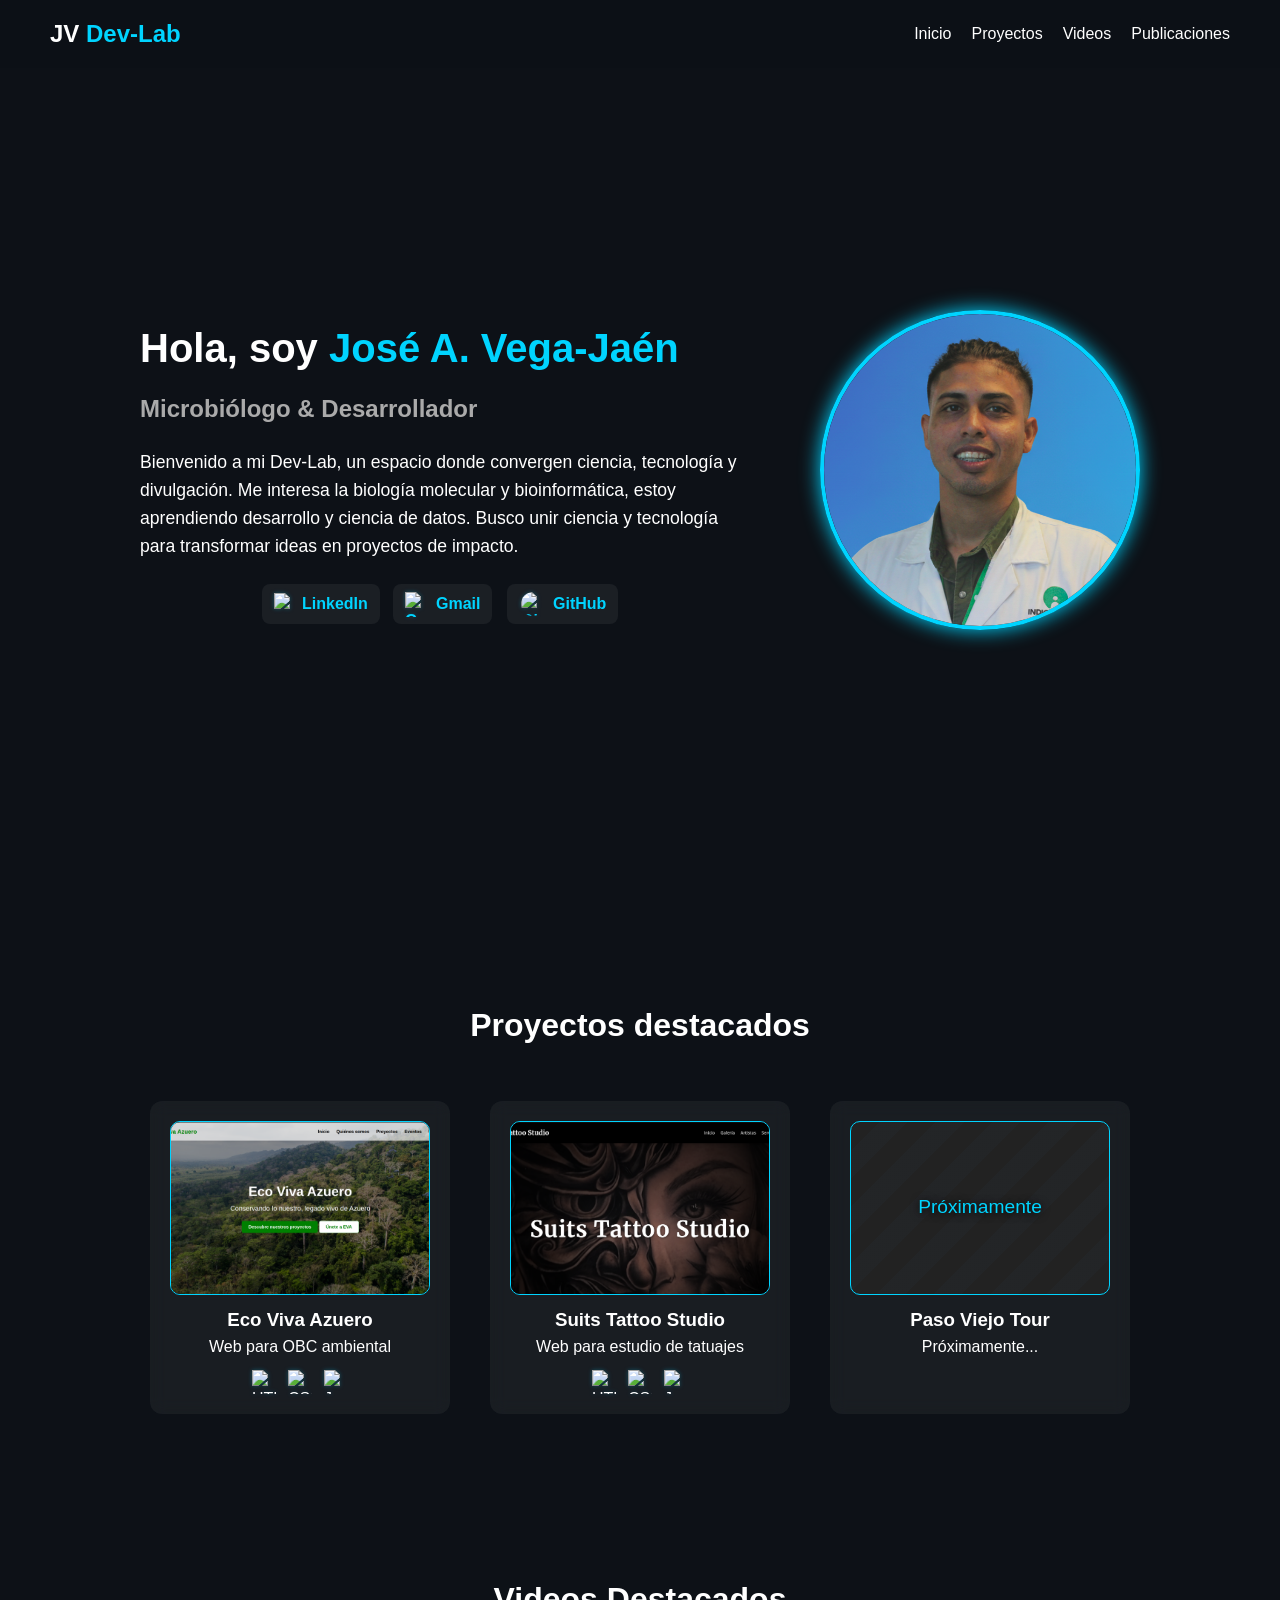
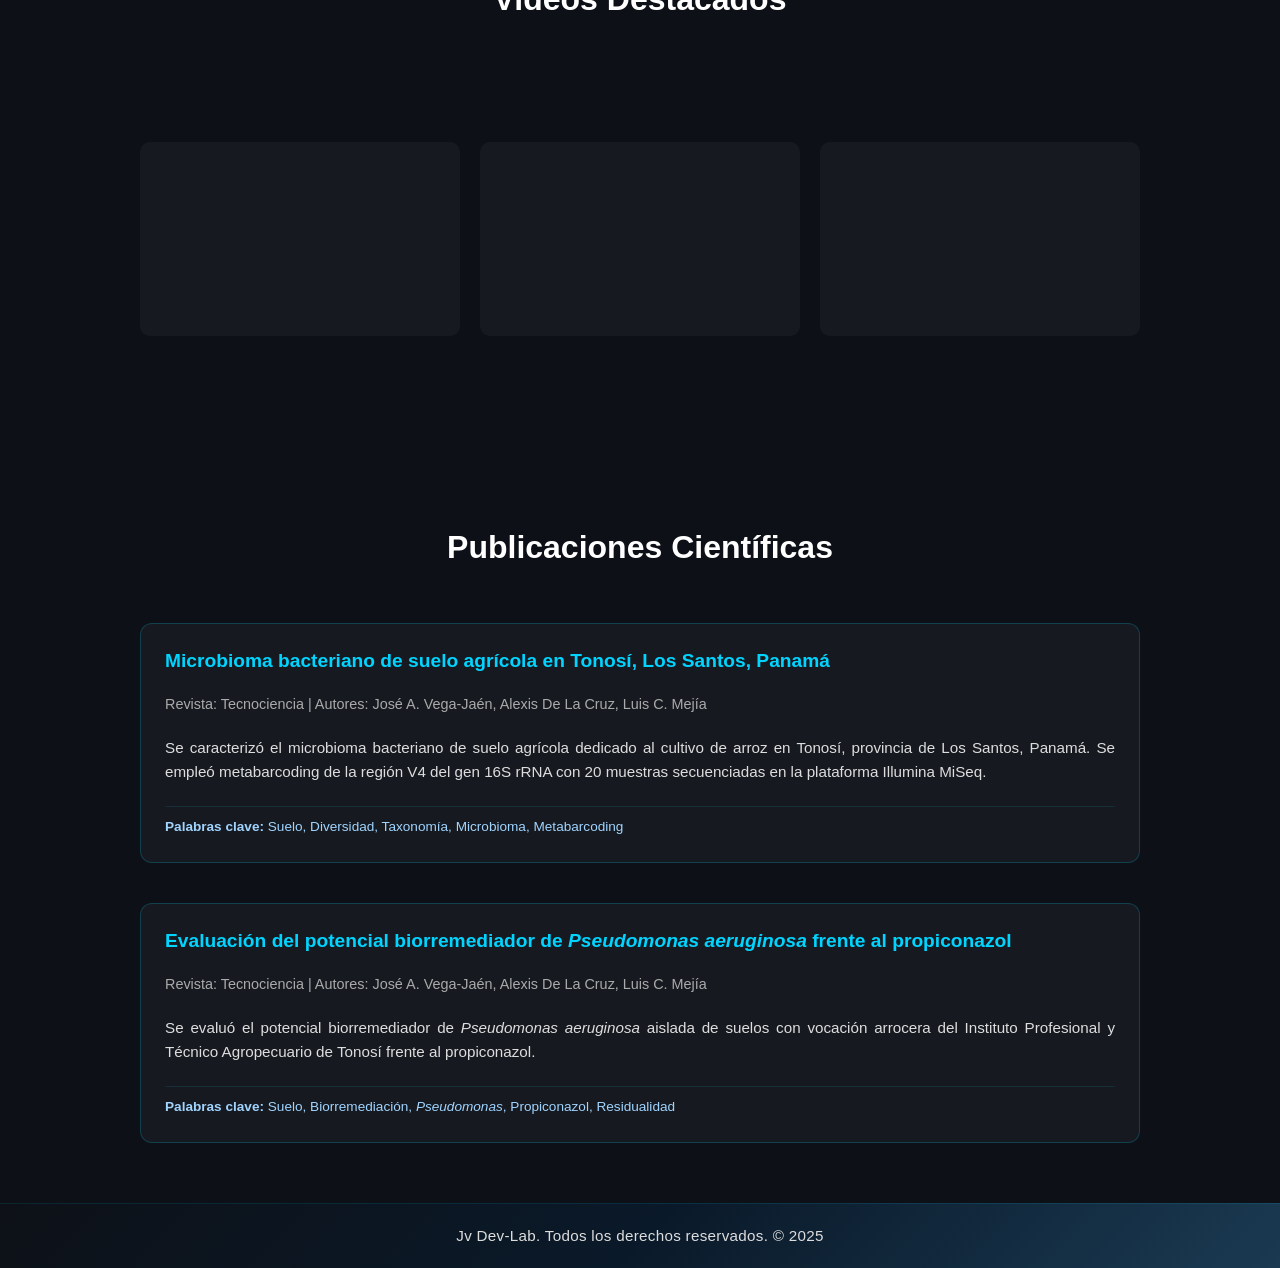
==== index.html @ d6ec59a9 "Cambiar nombre dinámicamente: José A. Vega-Jaén (real) ↔ JV (avatar)" ====
<!-- El carrusel se inserta dinámicamente justo después del grid original por JS (ver carousel.js) -->
<!DOCTYPE html>
<html lang="es">
<head>
  <meta charset="UTF-8">
  <meta name="viewport" content="width=device-width, initial-scale=1.0">
  <title>JV Dev-Lab</title>
  <link rel="icon" href="./assets/images/favicon.png" type="image/svg+xml">
  <meta name="theme-color" content="#0d1117">
  <link rel="stylesheet" href="./assets/styles/style.css?v=2.1.0">
</head>
<body>
  <!-- HEADER principal y navegación accesible -->
  <header>
    <div class="logo">
      <a href="#home"><span aria-hidden="true">JV</span> <span>Dev-Lab</span></a>
    </div>
    <nav aria-label="Navegación principal" role="navigation">
      <ul class="nav-links">
        <li><a href="#home">Inicio</a></li>
        <li><a href="#projects">Proyectos</a></li>
        <li><a href="#videos">Videos</a></li>
        <li><a href="#publications">Publicaciones</a></li>
      </ul>
    </nav>
    <div class="hamburger" aria-label="Abrir menú de navegación" tabindex="0" role="button">
      <span></span><span></span><span></span>
    </div>
  </header>

  <main id="main-content" tabindex="-1" role="main">
    <!-- HERO / PRESENTACIÓN -->
    <section id="home" class="hero">
      <div class="hero-content">
        <h1>Hola, soy <span id="hero-name">José A. Vega-Jaén</span></h1>
        <h2>Microbiólogo & Desarrollador</h2>
        <p>Bienvenido a mi Dev‑Lab, un espacio donde convergen ciencia, tecnología y divulgación. 
          Me interesa la biología molecular y bioinformática, estoy aprendiendo desarrollo y ciencia de datos. 
          Busco unir ciencia y tecnología para transformar ideas en proyectos de impacto.</p>
        
        <div class="hero-social-links" style="margin-top:24px; display:flex; flex-wrap:wrap; gap:14px; justify-content:center;">
          <a href="https://www.linkedin.com/in/jos%C3%A9-a-vega-ja%C3%A9n-0bba64206" target="_blank" title="LinkedIn" style="text-decoration:none; color:var(--accent); font-weight:bold; display:inline-flex; align-items:center; gap:6px; background:rgba(255,255,255,0.06); border-radius:8px; padding:6px 12px; transition:background 0.2s;">
            <img src="https://devicon-website.vercel.app/api/linkedin/plain.svg?color=%23FFFFFF" alt="LinkedIn" class="contact-icon" style="width:22px;height:22px;object-fit:contain;vertical-align:middle;filter:drop-shadow(0 0 2px #00d4ff44);"/> LinkedIn
          </a>
          <a href="https://mail.google.com/mail/?view=cm&fs=1&to=josevega.jv2002@gmail.com" 
            title="Gmail" 
            target="_blank" 
            rel="noopener noreferrer"
            style="text-decoration:none; color:var(--accent); font-weight:bold; display:inline-flex; align-items:center; gap:6px; background:rgba(255,255,255,0.06); border-radius:8px; padding:6px 12px; transition:background 0.2s;">
                      
              <img src="https://img.icons8.com/?size=100&id=Y2GfpkgYNp42&format=png&color=FFFFFF" 
                  alt="Gmail" 
                  class="contact-icon" 
                  style="width:25px;height:25px;object-fit:contain;vertical-align:middle;filter:drop-shadow(0 0 2px #00d4ff44);" />
                  
              Gmail
          </a>
          
          <a href="https://github.com/JvWyatt" target="_blank" title="GitHub" style="text-decoration:none; color:var(--accent); font-weight:bold; display:inline-flex; align-items:center; gap:6px; background:rgba(255,255,255,0.06); border-radius:8px; padding:6px 12px; transition:background 0.2s;">
            <img src="https://devicon-website.vercel.app/api/github/original.svg?color=%23FFFFFF" alt="GitHub" class="contact-icon" style=" border-radius:50%; padding:2px;width:28px;height:28px;object-fit:contain;vertical-align:middle;filter:drop-shadow(0 0 2px #00d4ff44);"/> GitHub
          </a>

        </div>
      </div>
      <div class="hero-img" role="button" aria-pressed="false" aria-label="Alternar entre retrato real y avatar virtual de JvWyatt" tabindex="0">
        <img src="./assets/images/hero-portrait-real.png" alt="Retrato de JvWyatt" class="hero-photo hero-photo--real">
        <img src="./assets/images/hero-portrait-avatar.png" alt="Avatar virtual de JvWyatt" aria-hidden="true" class="hero-photo hero-photo--avatar">
      </div>
    </section>

    <!-- PROYECTOS -->
    <section id="projects" class="projects">
      <h2>Proyectos destacados</h2>
      <div class="project-grid">
        <a href="https://jvwyatt.github.io/eco-viva-azuero.org/" target="_blank" rel="noopener" class="project-card project-link">
          <div class="project-img-wrapper">
            <img src="./assets/images/project-eco-viva.png" alt="Eco Viva Azuero" class="project-img">
          </div>
          <h3>Eco Viva Azuero</h3>
          <p>Web para OBC ambiental</p>
          <div class="project-tech">
            <span title="HTML5" class="tech-icon"><img src="https://cdn.jsdelivr.net/gh/devicons/devicon/icons/html5/html5-original.svg" alt="HTML5"/></span>
            <span title="CSS3" class="tech-icon"><img src="https://cdn.jsdelivr.net/gh/devicons/devicon/icons/css3/css3-original.svg" alt="CSS3"/></span>
            <span title="JavaScript" class="tech-icon"><img src="https://cdn.jsdelivr.net/gh/devicons/devicon/icons/javascript/javascript-original.svg" alt="JavaScript"/></span>
          </div>
        </a>

        <a href="https://jvwyatt.github.io/suits-tattoo-studio/" target="_blank" rel="noopener" class="project-card project-link">
          <div class="project-img-wrapper">
            <img src="./assets/images/project-suits-tattoo.png" alt="Suits Tattoo Studio" class="project-img">
          </div>
          <h3>Suits Tattoo Studio</h3>
          <p>Web para estudio de tatuajes</p>
          <div class="project-tech">
            <span title="HTML5" class="tech-icon"><img src="https://cdn.jsdelivr.net/gh/devicons/devicon/icons/html5/html5-original.svg" alt="HTML5"/></span>
            <span title="CSS3" class="tech-icon"><img src="https://cdn.jsdelivr.net/gh/devicons/devicon/icons/css3/css3-original.svg" alt="CSS3"/></span>
            <span title="JavaScript" class="tech-icon"><img src="https://cdn.jsdelivr.net/gh/devicons/devicon/icons/javascript/javascript-original.svg" alt="JavaScript"/></span>
          </div>
        </a>
        <div class="project-card">
          <div class="project-img-wrapper" style="background: repeating-linear-gradient(135deg, #222 0 20px, #2228 20px 40px), var(--card-bg); display: flex; align-items: center; justify-content: center;">
            <div class="project-under-construction" style="font-size:1.2rem;color:#00d4ff;text-shadow:0 1px 8px #000;">Próximamente</div>
          </div>
          <h3>Paso Viejo Tour</h3>
          <p>Próximamente...</p>

          </div>
        </div>
      </div>
    </section>

    <!-- VIDEOS DESTACADOS -->
    <section id="videos" class="videos">
      <h2>Videos Destacados</h2>
      <br>
      <br>
      <br>
      <div class="videos-grid">
        <div class="video-card">
          <iframe src="https://www.youtube-nocookie.com/embed/d6lfkSIqQec?si=Ae4JAFueKELOS2RY" title="Video destacado 1" allow="accelerometer; autoplay; clipboard-write; encrypted-media; gyroscope; picture-in-picture; web-share" referrerpolicy="strict-origin-when-cross-origin" allowfullscreen></iframe>
        </div>
        <div class="video-card">
          <iframe src="https://www.youtube-nocookie.com/embed/8sCVH_Kxr58?si=zfMTLr2BYzvIkzDc" title="Video destacado 2" allow="accelerometer; autoplay; clipboard-write; encrypted-media; gyroscope; picture-in-picture; web-share" referrerpolicy="strict-origin-when-cross-origin" allowfullscreen></iframe>
        </div>
        <div class="video-card">
          <iframe src="https://www.youtube-nocookie.com/embed/EzwvohoQiEE?si=ktyF8Sthe-jYX8kC" title="Video destacado 3" allow="accelerometer; autoplay; clipboard-write; encrypted-media; gyroscope; picture-in-picture; web-share" referrerpolicy="strict-origin-when-cross-origin" allowfullscreen></iframe>
        </div>
      </div>
    </section>
<br>
    <!-- PUBLICACIONES CIENTÍFICAS -->
    <section id="publications" class="publications">
      <h2>Publicaciones Científicas</h2>
      <div class="publications-list">
        
        <!-- Publicación 1 -->
        <a href="#" class="publication-item publication-link">
          <div class="publication-content">
            <h3>Microbioma bacteriano de suelo agrícola en Tonosí, Los Santos, Panamá</h3>
            
            <p class="publication-meta">
              Revista: Tecnociencia | Autores: José A. Vega-Jaén, Alexis De La Cruz, Luis C. Mejía
            </p> 

            <p class="publication-abstract">
              Se caracterizó el microbioma bacteriano de suelo agrícola dedicado al cultivo de arroz en Tonosí, provincia de Los Santos, Panamá. Se empleó metabarcoding de la región V4 del gen 16S rRNA con 20 muestras secuenciadas en la plataforma Illumina MiSeq.
            </p>
            <p class="publication-keywords"><strong>Palabras clave:</strong> Suelo, Diversidad, Taxonomía, Microbioma, Metabarcoding</p>
          </div>
        </a>

        <!-- Publicación 2 -->
        <a href="#" class="publication-item publication-link">
          <div class="publication-content">
            <h3>Evaluación del potencial biorremediador de <i>Pseudomonas aeruginosa</i> frente al propiconazol</h3>

            <p class="publication-meta">
              Revista: Tecnociencia | Autores: José A. Vega-Jaén, Alexis De La Cruz, Luis C. Mejía
            </p>

            <p class="publication-abstract">
              Se evaluó el potencial biorremediador de <i>Pseudomonas aeruginosa</i> aislada de suelos con vocación arrocera del Instituto Profesional y Técnico Agropecuario de Tonosí frente al propiconazol.
            </p>
            <p class="publication-keywords"><strong>Palabras clave:</strong> Suelo, Biorremediación, <i>Pseudomonas</i>, Propiconazol, Residualidad</p>
          </div>
        </a>

      </div>
    </section>
  </main>

  <!-- FOOTER -->
  <footer role="contentinfo">
    <p>Jv Dev-Lab. Todos los derechos reservados. &copy; 2025 </p>
  </footer>

  <script src="./src/js/main.js"></script>
</body>
</html>
---- assets/styles/style.css ----
/* ===================== VARIABLES ===================== */
/* Paleta y fuentes base */
:root {
  --bg-color: #0d1117;
  --card-bg: rgba(255, 255, 255, 0.05);
  --accent: #00d4ff;
  --text-color: #fff;
  --font-main: 'Arial', sans-serif;
  --border-radius: 16px;
  --shadow: 0 2px 16px 0 #00d4ff22;
}

/* Reset y base */
* {
  margin: 0;
  padding: 0;
  box-sizing: border-box;
}

body {
  font-family: var(--font-main);
  background: var(--bg-color);
  color: var(--text-color);
  line-height: 1.6;
}

/* ===================== HEADER ===================== */
header {
  display: flex;
  justify-content: space-between;
  align-items: center;
  padding: 15px 50px;
  background: rgba(13, 17, 23, 0.8);
  backdrop-filter: blur(10px);
  position: fixed;
  width: 100%;
  top: 0;
  z-index: 1000;
}

/* ...resto del CSS existente... */
/* ===================== VARIABLES ===================== */
:root {
  --bg-color: #0d1117;
  --card-bg: rgba(255, 255, 255, 0.05);
  --accent: #00d4ff;
  --text-color: #fff;
.gallery-item,
.micro-img-placeholder {
  width: 100%;
  max-width: 300px;
  aspect-ratio: 1 / 1;
  border-radius: 10px;
  border: 1px solid #00d4ff;
  background: rgba(255,255,255,0.04);
  overflow: hidden;
  transition: transform 0.3s ease, box-shadow 0.3s ease;
  display: block;
}

.gallery-item {
  box-shadow: 0 0 12px #00d4ff22;
}

.gallery-item img {
  width: 100%;
  height: 100%;
  object-fit: cover;
  display: block;
}

.gallery-item:hover,
.gallery-item:focus-visible {
  transform: scale(1.03);
  box-shadow: 0 0 22px #00d4ff44;
}

.micro-img-placeholder {
  border-style: dashed;
  color: #9fb0c0;
  font-size: 1rem;
  letter-spacing: 0.5px;
  text-transform: uppercase;
  display: flex;
  align-items: center;
  justify-content: center;
  padding: 24px 12px;
  transition: background 0.2s ease, color 0.2s ease;
}

.micro-img-placeholder:hover,
.micro-img-placeholder:focus-visible {
  background: rgba(0,212,255,0.08);
  color: #00d4ff;
}
  --font-main: 'Arial', sans-serif;
}

* {
  margin: 0;
  padding: 0;
  box-sizing: border-box;
}

body {
  font-family: var(--font-main);
  background: var(--bg-color);
  color: var(--text-color);
  line-height: 1.6;
}

/* ===================== HEADER ===================== */
header {
  display: flex;
  justify-content: space-between;
  align-items: center;
  padding: 15px 50px;
  background: rgba(13, 17, 23, 0.8);
  backdrop-filter: blur(10px);
  position: fixed;
  width: 100%;
  top: 0;
  z-index: 1000;
}

.logo a {
  font-size: 1.5rem;
  text-decoration: none;
  color: var(--text-color);
  font-weight: bold;
}

.logo span {
  color: var(--accent);
}
.logo span[aria-hidden="true"] {
  color: #fff;
}

.nav-links {
  list-style: none;
  display: flex;
  gap: 20px;
}

.nav-links li a {
  text-decoration: none;
  color: var(--text-color);
  transition: color 0.3s;
}

.nav-links li a:hover {
  color: var(--accent);
}

.hamburger {
  display: none;
  flex-direction: column;
  cursor: pointer;
}

.hamburger span {
  height: 3px;
  width: 25px;
  background: var(--text-color);
  margin: 4px 0;
  border-radius: 5px;
}

/* ===================== HERO ===================== */
/* HERO: Desktop */
.hero {
  display: flex;
  justify-content: space-between;
  align-items: center;
  padding: 100px 0 60px 0;
  gap: 40px;
  min-height: 100vh;
  max-width: 1000px;
  margin-left: auto;
  margin-right: auto;
}

.hero-content {
  max-width: 600px;
  animation: fadeInUp 1s ease-out;
}

.hero-content h1 {
  font-size: 2.5rem;
  margin-bottom: 10px;
}

.hero-content h1 span {
  color: var(--accent);
}

.hero-content h2 {
  font-size: 1.5rem;
  margin-bottom: 20px;
  color: #aaa;
}

.hero-content p {
  margin-bottom: 20px;
  font-size: 1.1rem;
}

.btn {
  background: var(--accent);
  color: var(--bg-color);
  padding: 10px 20px;
  border-radius: 8px;
  text-decoration: none;
  font-weight: bold;
  transition: transform 0.2s;
}

.btn:hover {
  transform: scale(1.05);
}

.hero-img {
  position: relative;
  width: 320px;
  max-width: 100%;
  aspect-ratio: 1 / 1;
  flex-shrink: 0;
  cursor: pointer;
  transition: transform 0.45s ease;
}

.hero-img:focus-visible {
  outline: 3px solid var(--accent);
  outline-offset: 6px;
}

.hero-photo {
  position: absolute;
  inset: 0;
  width: 100%;
  height: 100%;
  border-radius: 50%;
  border: 4px solid var(--accent);
  box-shadow: 0 0 20px var(--accent);
  object-fit: cover;
  opacity: 0;
  transform: scale(0.96) translateY(4px);
  transition: opacity 0.55s ease, transform 0.55s ease;
  will-change: opacity, transform;
}

.hero-img .hero-photo--real {
  opacity: 1 !important;
  transform: scale(1) translateY(0) !important;
  z-index: 2 !important;
}

.hero-img .hero-photo--avatar {
  opacity: 0 !important;
  transform: none !important;
  z-index: 1 !important;
}

.hero-img.show-avatar {
  transform: rotate(-2deg) scale(1.02);
}

.hero-img.show-avatar .hero-photo--real {
  opacity: 0 !important;
  transform: scale(1.05) translateY(-6px) !important;
}

.hero-img.show-avatar .hero-photo--avatar {
  opacity: 1 !important;
  transform: scale(1) translateY(0) !important;
  z-index: 3 !important;
}

/* ===================== PROYECTOS ===================== */
.projects {
  padding: 100px 0 60px 0;
  text-align: center;
}
.projects .project-grid {
  max-width: 1000px;
  margin: 0 auto;
}
.projects h2 {
  text-align: center;
  margin-bottom: 50px;
  font-size: 2rem;
}
/* Centrado perfecto de las tarjetas en el grid */
.project-grid {
  display: grid;
  grid-template-columns: repeat(3, 1fr);
  gap: 20px;
  margin: 0 auto;
  justify-items: center;
  align-items: stretch;
}
/* Tarjeta de proyecto: ancho fijo y centrado */
.project-card {
  background: var(--card-bg);
  padding: 20px;
  border-radius: 12px;
  text-align: center;
  transition: all 0.3s ease;
  backdrop-filter: blur(8px);
  width: 100%;
  max-width: 300px;
  box-sizing: border-box;
  display: flex;
  flex-direction: column;
  align-items: center;
  justify-content: flex-start;
}

.project-link {
  text-decoration: none;
  color: inherit;
  cursor: pointer;
}

.project-link:hover {
  transform: scale(1.05);
}

.project-card:hover {
  box-shadow: 0 0 20px rgba(0, 212, 255, 0.2);
}
.project-tech {
  display: flex;
  justify-content: center;
  align-items: center;
  gap: 12px;
  margin: 10px 0 0 0;
}
.tech-icon {
  display: inline-flex;
  align-items: center;
  height: 24px;
  width: 24px;
}
.tech-icon img {
  height: 24px;
  width: 24px;
  object-fit: contain;
  filter: drop-shadow(0 0 2px #00d4ff44);
}

/* Utilidad para tarjetas 16:9 */
.card-16-9,
.project-img-wrapper,
.video-frame-wrapper {
  position: relative;
  width: 100%;
  aspect-ratio: 16/9;
  background: rgba(255,255,255,0.04);
  border-radius: 10px;
  border: 1px solid #00d4ff;
  overflow: hidden;
  margin-bottom: 10px;
  display: flex;
  align-items: center;
  justify-content: center;
}

.project-img {
  width: 100%;
  height: 100%;
  object-fit: cover;
  display: block;
}

.video-card iframe {
  width: 100%;
  height: 100%;
  border: none;
  display: block;
}

.project-img-wrapper {
  /* Unifica el estilo de todas las tarjetas de proyecto */
  position: relative;
  width: 100%;
  aspect-ratio: 3/2;
  min-height: 150px;
  max-width: 300px;
  max-height: 200px;
  background: rgba(255,255,255,0.04);
  border-radius: 10px;
  border: 1px solid #00d4ff;
  overflow: hidden;
  margin-bottom: 10px;
  display: flex;
  align-items: center;
  justify-content: center;
}
/* Ocupa todo el espacio del contenedor, igual que una imagen */
.project-under-construction {
  width: 100%;
  height: 100%;
  min-height: 150px;
  min-width: unset;
  display: flex;
  align-items: center;
  justify-content: center;
  color: #00d4ff;
  font-size: 1.2rem;
  background: transparent;
  border-radius: 10px;
  margin: 0;
  padding: 0;
  box-sizing: border-box;
  text-shadow: 0 1px 8px #000;
}

/* ===================== MICRO-GALLERY ===================== */
.micro-gallery {
  padding: 100px 0 60px 0;
  text-align: center;
  max-width: 1000px;
  margin: 0 auto;
}
.micro-gallery h2 {
  margin-bottom: 40px;
  font-size: 2rem;
}
.micro-gallery-grid {
  display: grid;
  grid-template-columns: repeat(3, 1fr);
  gap: 20px;
  margin: 0 auto;
  justify-items: center; /* Centra las tarjetas en la grilla */
}

.gallery-item,
.micro-img-placeholder {
  width: 100%;
  max-width: 300px;
  aspect-ratio: 1 / 1;
  border-radius: 10px;
  border: 1px solid #00d4ff;
  background: rgba(255,255,255,0.04);
  overflow: hidden;
  transition: transform 0.3s ease, box-shadow 0.3s ease;
  display: block;
}

.gallery-item {
  box-shadow: 0 0 12px #00d4ff22;
}

.gallery-item img {
  width: 100%;
  height: 100%;
  object-fit: cover;
  display: block;
}

.gallery-item:hover,
.gallery-item:focus-visible {
  transform: scale(1.03);
  box-shadow: 0 0 22px #00d4ff44;
}

.micro-img-placeholder {
  border-style: dashed;
  color: #9fb0c0;
  font-size: 1rem;
  letter-spacing: 0.5px;
  text-transform: uppercase;
  display: flex;
  align-items: center;
  justify-content: center;
  padding: 24px 12px;
  transition: background 0.2s ease, color 0.2s ease;
}

.micro-img-placeholder:hover,
.micro-img-placeholder:focus-visible {
  background: rgba(0,212,255,0.08);
  color: #00d4ff;
}

/* ===================== PUBLICACIONES CIENTÍFICAS ===================== */
.publications {
  padding: 100px 0 60px 0;
  text-align: center;
  max-width: 1000px;
  margin: 0 auto;
}

.publications h2 {
  font-size: 2rem;
  margin-bottom: 50px;
  text-align: center;
}

.publications-list {
  display: flex;
  flex-direction: column;
  gap: 40px;
}

.publication-item {
  display: block;
  background: rgba(255, 255, 255, 0.04);
  border-radius: 12px;
  padding: 24px;
  border: 1px solid rgba(0, 212, 255, 0.2);
  transition: border-color 0.3s ease, background 0.3s ease, transform 0.3s ease;
}

.publication-item:hover {
  border-color: var(--accent);
  background: rgba(0, 212, 255, 0.05);
  transform: scale(1.02);
}

.publication-link {
  text-decoration: none;
  color: inherit;
  display: block;
}

.publication-content {
  display: flex;
  flex-direction: column;
  gap: 12px;
  text-align: left;
}

.publication-content h3 {
  font-size: 1.2rem;
  color: var(--accent);
  line-height: 1.4;
  margin-bottom: 6px;
}

.publication-meta {
  font-size: 0.9rem;
  color: #aaa;
}

.publication-abstract {
  font-size: 0.95rem;
  color: #ddd;
  line-height: 1.6;
  margin-top: 8px;
  text-align: justify;
}

.publication-keywords {
  font-size: 0.85rem;
  color: #a0d4ff;
  line-height: 1.5;
  margin-top: 10px;
  padding-top: 10px;
  border-top: 1px solid rgba(0, 212, 255, 0.1);
}

.publication-description {
  font-size: 1rem;
  color: #ddd;
  line-height: 1.6;
  margin-top: 10px;
}

.btn-link {
  align-self: flex-start;
  padding: 6px 12px;
  background: var(--accent);
  color: var(--bg-color);
  border-radius: 6px;
  text-decoration: none;
  font-weight: bold;
  font-size: 0.85rem;
  transition: transform 0.2s ease, box-shadow 0.2s ease;
  display: inline-block;
  margin-top: 8px;
}

.btn-link:hover {
  transform: translateY(-2px);
  box-shadow: 0 4px 12px var(--accent);
}

/* Responsive: mobile stack */
@media (max-width: 900px) {
  .publication-item {
    padding: 20px;
  }

  .publication-content {
    text-align: center;
  }

  .publication-content h3 {
    font-size: 1rem;
    margin-bottom: 8px;
  }

  .publication-meta {
    font-size: 0.85rem;
  }

  .publication-abstract {
    font-size: 0.9rem;
  }

  .publication-keywords {
    font-size: 0.8rem;
  }

  .btn-link {
    align-self: center;
  }
}

/* ===================== VIDEOS DESTACADOS ===================== */
.videos {
  padding: 100px 0 60px 0;
  text-align: center;
  max-width: 1000px;
  margin: 0 auto;
}
.videos h2 {
  margin-bottom: 40px;
  font-size: 2rem;
}
.videos-grid {
  display: grid;
  grid-template-columns: repeat(3, 1fr);
  gap: 20px;
  margin: 0 auto;
}
.video-card {
  background: rgba(255,255,255,0.04);
  border-radius: 10px;
  padding: 16px;
  box-sizing: border-box;
  display: flex;
  flex-direction: column;
  align-items: center;
  overflow: hidden;
  transition: all 0.3s ease;
  cursor: pointer;
}
.video-card:hover {
  transform: scale(1.05);
  box-shadow: 0 0 20px rgba(0, 212, 255, 0.2);
}
.video-card iframe {
  width: 100%;
  height: auto;
  aspect-ratio: 16 / 9;
  border-radius: 8px;
}
.video-card p {
  margin-top: 12px;
  color: #aaa;
  font-size: 1rem;
}

/* ===================== SOBRE MÍ ===================== */
.about {
  padding: 100px 0 60px 0;
  text-align: center;
  max-width: 1000px;
  margin-left: auto;
  margin-right: auto;
}

/* ===================== CONTACTO ===================== */
.contact {
  padding: 100px 0 60px 0;
  text-align: center;
  max-width: 1000px;
  margin: 0 auto;
}

.social-links a {
  margin: 0 10px;
  text-decoration: none;
  color: var(--accent);
  font-weight: bold;
  transition: color 0.3s;
  display: inline-flex;
  align-items: center;
  gap: 6px;
}

.social-links a:hover {
  color: #fff;
}

.contact-icon {
  width: 22px;
  height: 22px;
  object-fit: contain;
  vertical-align: middle;
  filter: drop-shadow(0 0 2px #00d4ff44);
}

/* Hero social links hover: subtle scale and glow on the icon, gentle background on the button */
.hero-social-links a {
  transition: transform 180ms ease;
  will-change: transform;
}
.hero-social-links a:hover,
.hero-social-links a:focus {
  transform: translateY(-3px);
}
.hero-social-links a .contact-icon {
  transition: transform 180ms ease;
}
.hero-social-links a:hover .contact-icon,
.hero-social-links a:focus .contact-icon {
  transform: scale(1.12);
}

/* ===================== FOOTER ===================== */
footer {
  text-align: center;
  padding: 20px 20px;
  background: linear-gradient(135deg, #0d1117 0%, #0a1929 50%, #1a3a52 100%);
  backdrop-filter: blur(10px);
  border-top: 1px solid rgba(0, 212, 255, 0.1);
}

footer p {
  color: #ddd;
  font-size: 0.95rem;
  letter-spacing: 0.3px;
}

/* ===================== ANIMACIONES ===================== */
@keyframes fadeInUp {
  from { opacity: 0; transform: translateY(30px); }
  to { opacity: 1; transform: translateY(0); }
}

@media (prefers-reduced-motion: reduce) {
  .hero-img {
    transition: none;
  }
  .hero-photo {
    transition: none;
    transform: none !important;
  }
  .hero-img.show-avatar {
    transform: none;
  }
  .hero-img.show-avatar .hero-photo--real,
  .hero-img.show-avatar .hero-photo--avatar,
  .hero-photo--real {
    transform: none !important;
  }
}

/* ===================== RESPONSIVE ===================== */
@media (max-width: 900px) {
  .project-grid,
  .micro-gallery-grid,
  .videos-grid {
    grid-template-columns: repeat(2, 1fr);
  }
  .hero {
    flex-direction: column;
    padding: 90px 0 40px 0;
    gap: 30px;
    min-height: unset;
    max-width: 95vw;
  }
  .hero-img {
    order: -1;
    margin: 0 auto 20px;
    width: 100%;
    max-width: 240px;
  }
  .hero-content {
    max-width: 100%;
    text-align: center;
  }
}
@media (max-width: 600px) {
  .project-grid,
  .micro-gallery-grid,
  .videos-grid {
    grid-template-columns: 1fr;
  }
  .project-grid,
  .micro-gallery-grid {
    justify-items: center;
  }
  .micro-img-placeholder,
  .gallery-item,
  .project-img-wrapper,
  .video-frame-wrapper {
    min-height: 120px;
    max-width: 340px;
    width: 100%;
  }
  .video-card {
    min-height: 180px;
  }
  .project-img-wrapper,
  .micro-img-placeholder,
  .video-card iframe {
    min-height: 120px;
  }
  .nav-links {
    flex-direction: column;
    background: var(--bg-color);
    position: absolute;
    top: 70px;
    right: 0;
    width: 200px;
    padding: 20px;
    border-radius: 0 0 0 10px;
    display: none;
  }
  .nav-links.active {
    display: flex;
  }
  .hamburger {
    display: flex;
  }
  .hero {
    flex-direction: column;
    padding: 80px 0 30px 0;
    gap: 20px;
    min-height: unset;
    max-width: 99vw;
  }
  .hero-img {
    order: -1;
    margin: 0 auto 16px;
    width: 100%;
    max-width: 180px;
  }
  .hero-content {
    max-width: 100%;
    text-align: center;
  }
}
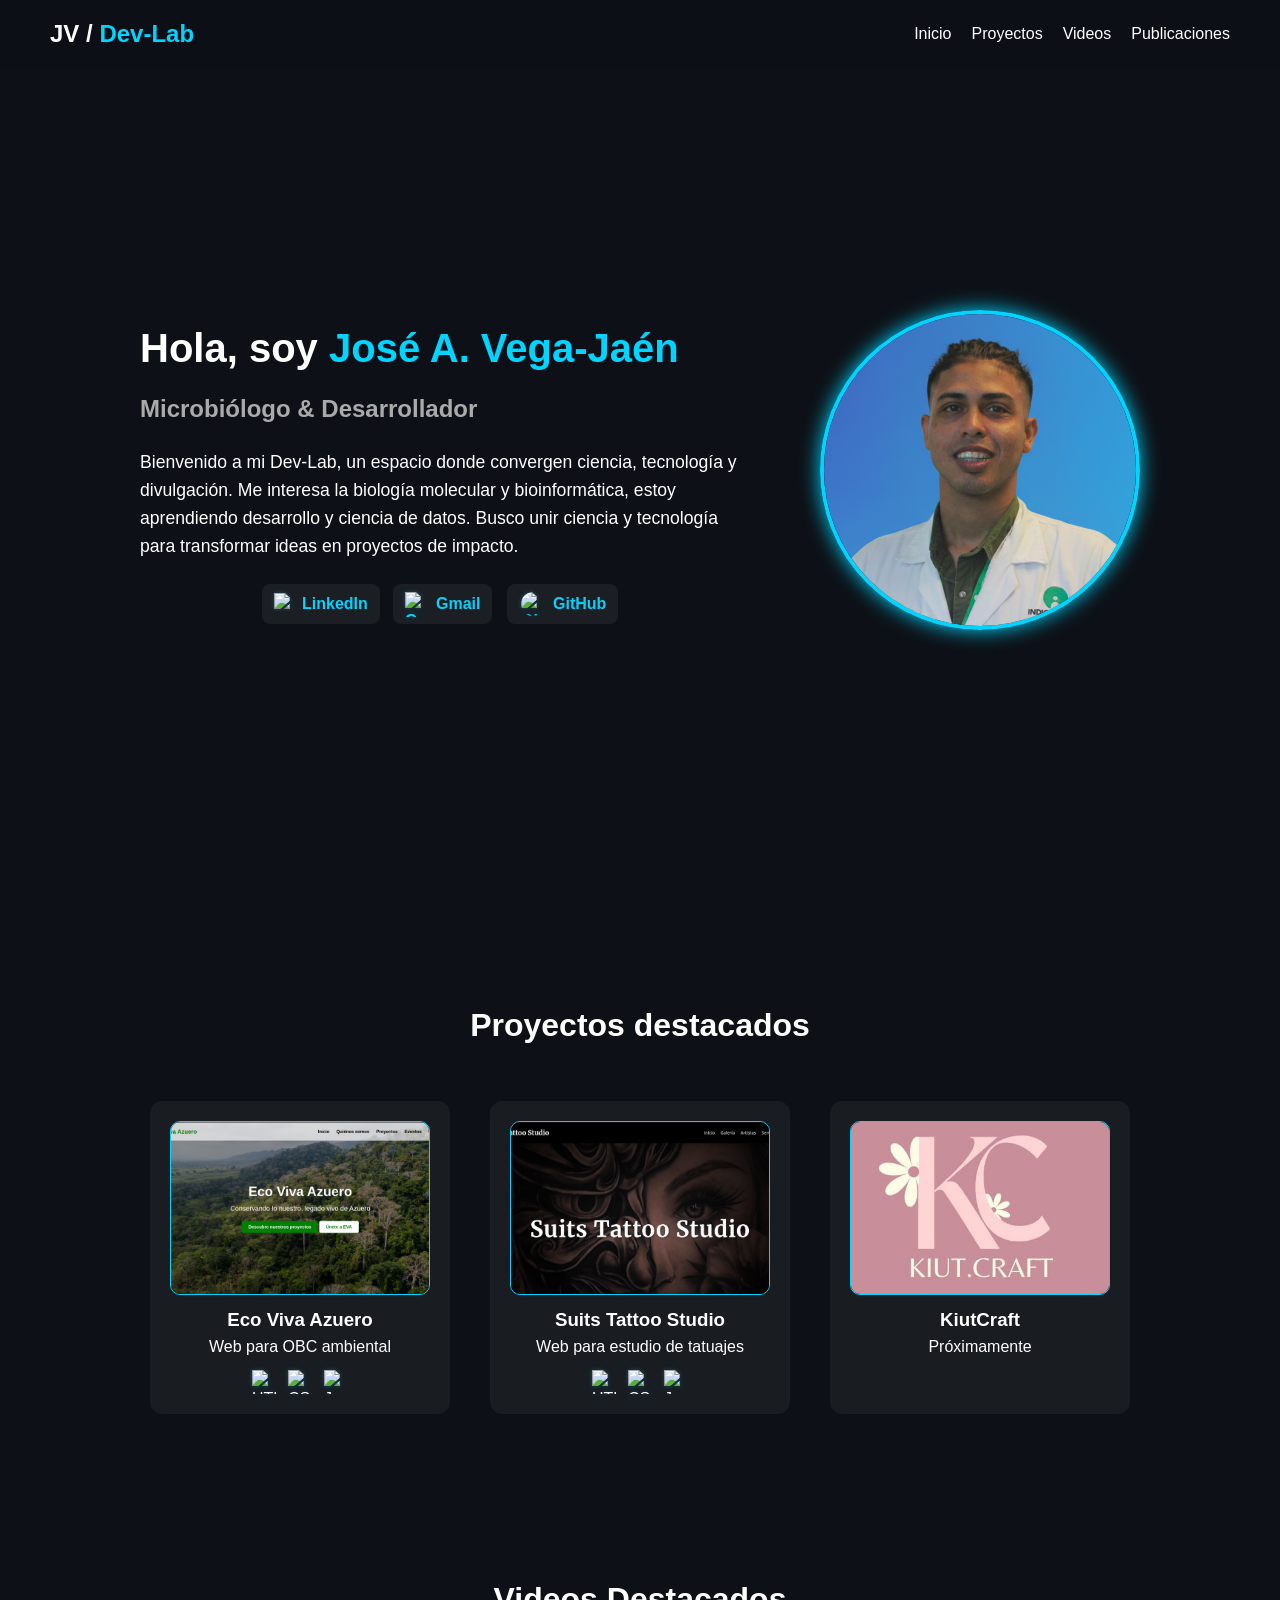
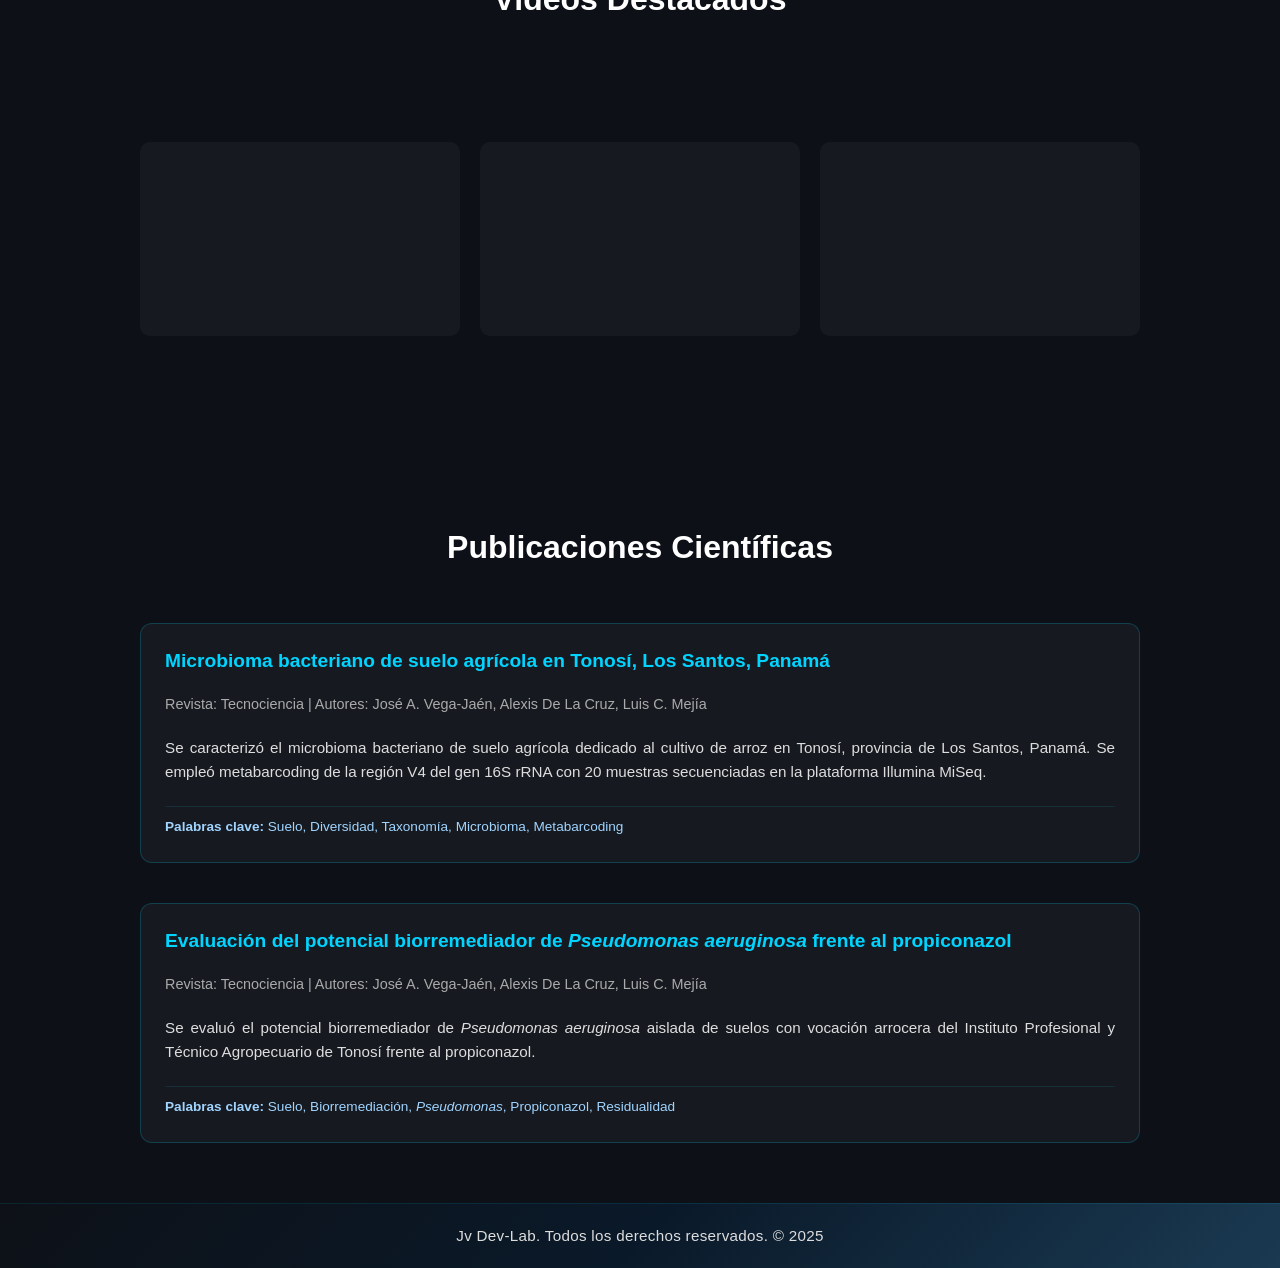
==== commit 95e21e87: "Actualizar archivos modificados" ====
--- a/index.html
+++ b/index.html
@@ -4,7 +4,7 @@
 <head>
   <meta charset="UTF-8">
   <meta name="viewport" content="width=device-width, initial-scale=1.0">
-  <title>JV Dev-Lab</title>
+  <title>JV / Dev-Lab</title>
   <link rel="icon" href="./assets/images/favicon.png" type="image/svg+xml">
   <meta name="theme-color" content="#0d1117">
   <link rel="stylesheet" href="./assets/styles/style.css?v=2.1.0">
@@ -13,7 +13,7 @@
   <!-- HEADER principal y navegación accesible -->
   <header>
     <div class="logo">
-      <a href="#home"><span aria-hidden="true">JV</span> <span>Dev-Lab</span></a>
+      <a href="#home"><span aria-hidden="true">JV /</span> <span>Dev-Lab</span></a>
     </div>
     <nav aria-label="Navegación principal" role="navigation">
       <ul class="nav-links">
@@ -97,12 +97,19 @@
             <span title="JavaScript" class="tech-icon"><img src="https://cdn.jsdelivr.net/gh/devicons/devicon/icons/javascript/javascript-original.svg" alt="JavaScript"/></span>
           </div>
         </a>
-        <div class="project-card">
-          <div class="project-img-wrapper" style="background: repeating-linear-gradient(135deg, #222 0 20px, #2228 20px 40px), var(--card-bg); display: flex; align-items: center; justify-content: center;">
-            <div class="project-under-construction" style="font-size:1.2rem;color:#00d4ff;text-shadow:0 1px 8px #000;">Próximamente</div>
+
+        <a href="https://www.instagram.com/kiut.craft?igsh=eXp1MWpja3Fpa2E3" target="_blank" rel="noopener" class="project-card project-link">
+          <div class="project-img-wrapper">
+            <img src="./assets/images/KiutCraft.jpg" alt="KiutCraft" class="project-img">
           </div>
-          <h3>Paso Viejo Tour</h3>
-          <p>Próximamente...</p>
+          <h3>KiutCraft</h3>
+          <p>Próximamente</p>
+          <!-- <div class="project-tech">
+            <span title="HTML5" class="tech-icon"><img src="https://cdn.jsdelivr.net/gh/devicons/devicon/icons/html5/html5-original.svg" alt="HTML5"/></span>
+            <span title="CSS3" class="tech-icon"><img src="https://cdn.jsdelivr.net/gh/devicons/devicon/icons/css3/css3-original.svg" alt="CSS3"/></span>
+            <span title="JavaScript" class="tech-icon"><img src="https://cdn.jsdelivr.net/gh/devicons/devicon/icons/javascript/javascript-original.svg" alt="JavaScript"/></span>
+          </div>-->
+        </a>
 
           </div>
         </div>
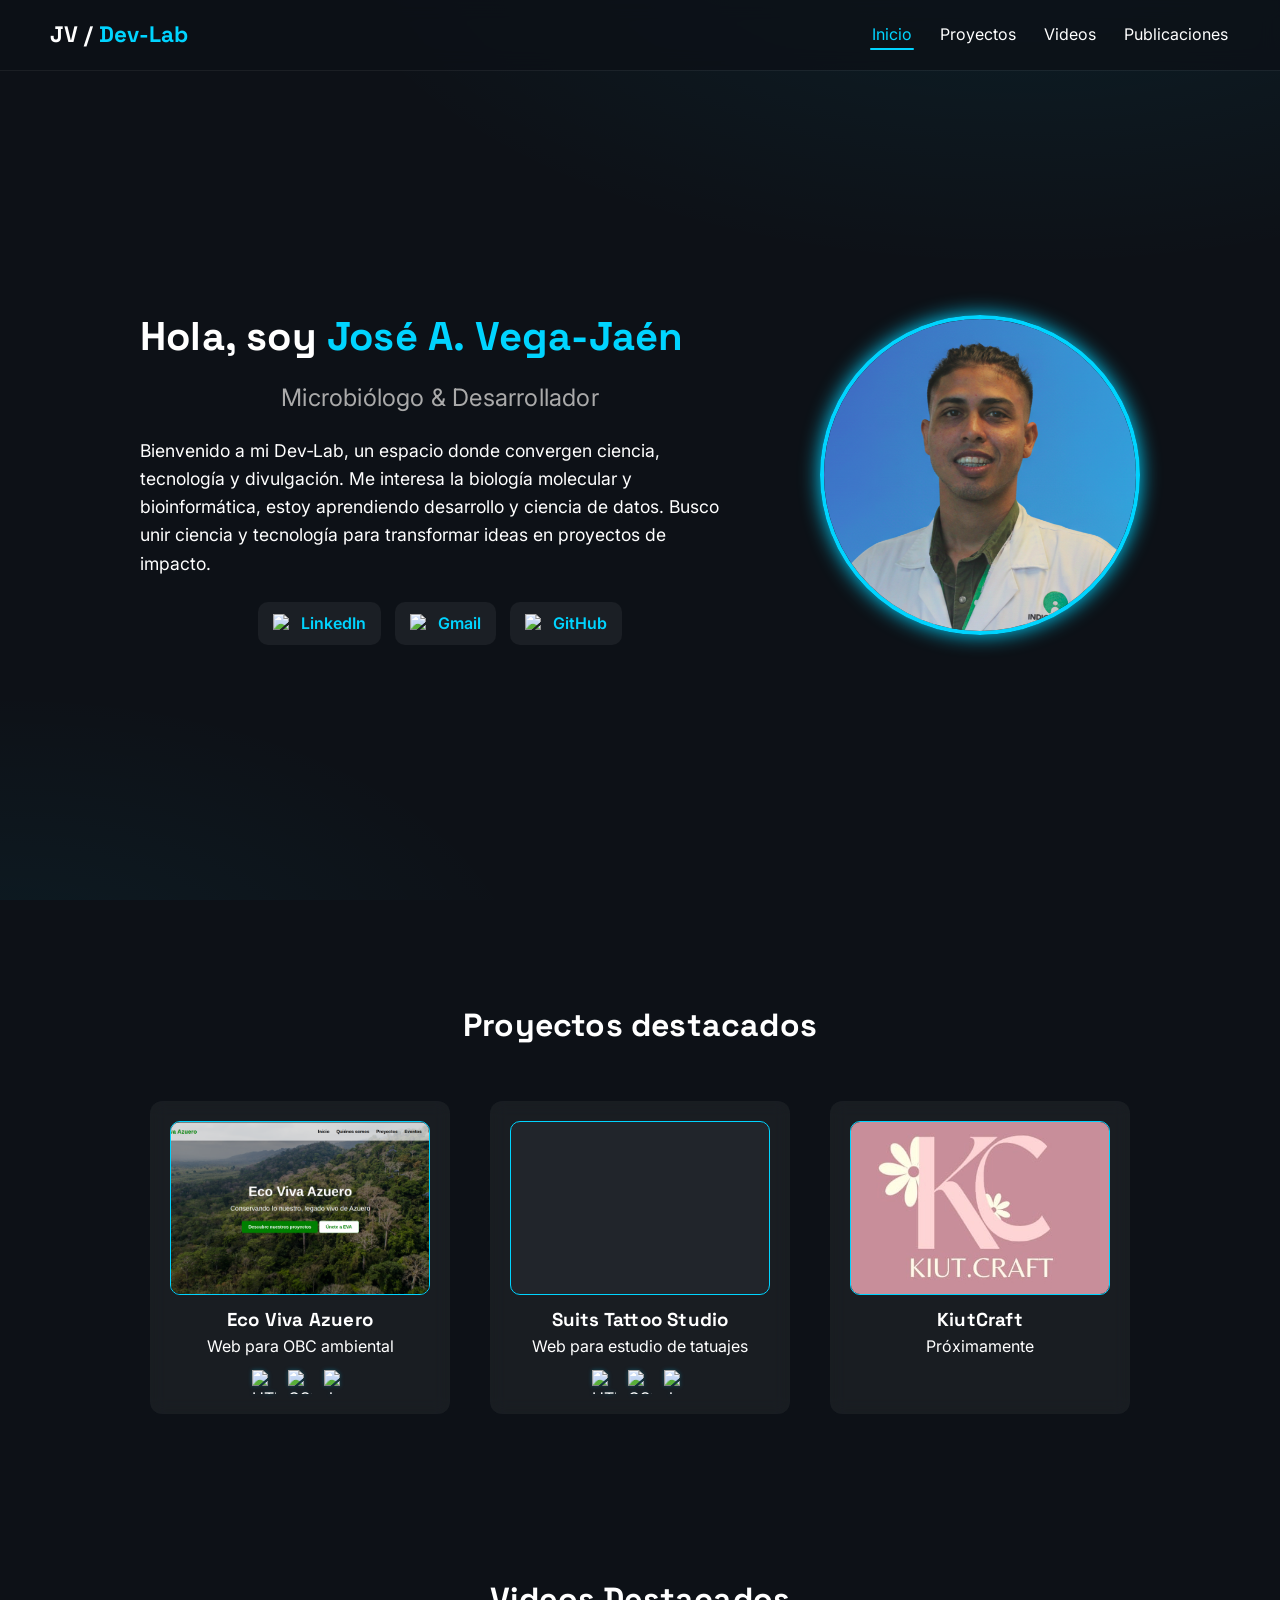
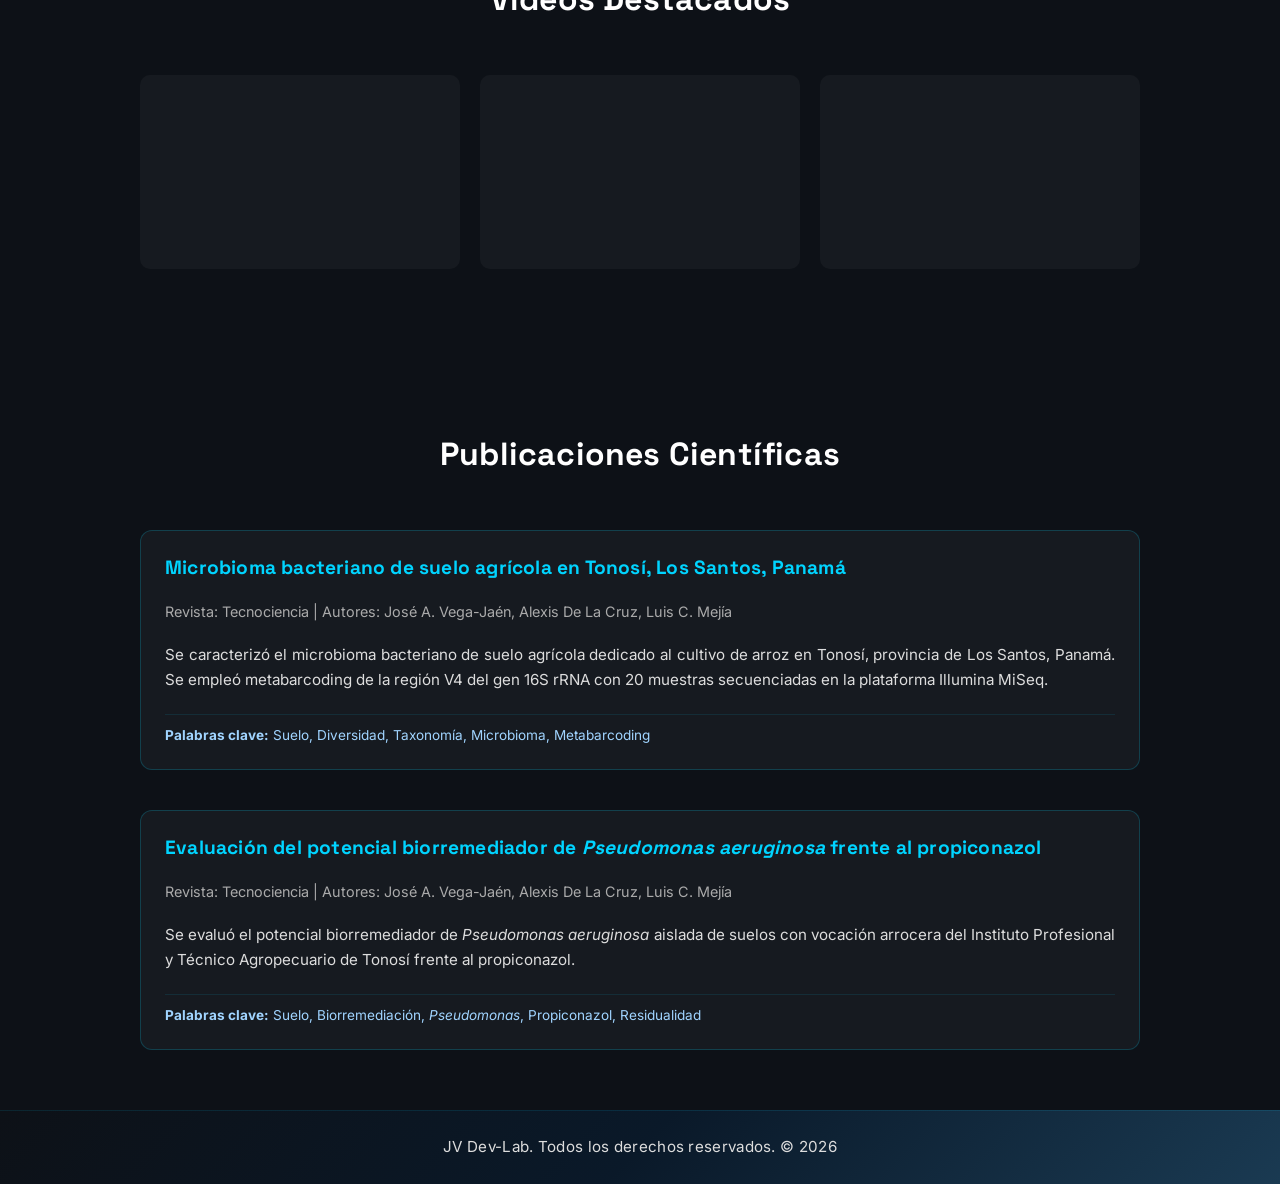
==== commit ee85a2cc: "Mejorar portafolio: limpiar CSS, SEO, acceso y rendimiento" ====
--- a/index.html
+++ b/index.html
@@ -1,29 +1,45 @@
-      <!-- El carrusel se inserta dinámicamente justo después del grid original por JS (ver carousel.js) -->
 <!DOCTYPE html>
 <html lang="es">
 <head>
   <meta charset="UTF-8">
   <meta name="viewport" content="width=device-width, initial-scale=1.0">
-  <title>JV / Dev-Lab</title>
-  <link rel="icon" href="./assets/images/favicon.png" type="image/svg+xml">
+  <title>JV / Dev-Lab — Microbiología, Bioinformática y Desarrollo</title>
+  <meta name="description" content="Portafolio de José A. Vega-Jaén: microbiólogo y desarrollador. Ciencia, tecnología, bioinformática y proyectos de divulgación.">
   <meta name="theme-color" content="#0d1117">
-  <link rel="stylesheet" href="./assets/styles/style.css?v=2.1.0">
+
+  <!-- Open Graph -->
+  <meta property="og:type" content="website">
+  <meta property="og:title" content="JV / Dev-Lab">
+  <meta property="og:description" content="Microbiólogo & Desarrollador. Ciencia, tecnología y divulgación.">
+  <meta property="og:image" content="./assets/images/hero-portrait-real.png">
+  <meta property="og:locale" content="es_PA">
+
+  <link rel="icon" href="./assets/images/favicon.png" type="image/png">
+
+  <!-- Fuentes -->
+  <link rel="preconnect" href="https://fonts.googleapis.com">
+  <link rel="preconnect" href="https://fonts.gstatic.com" crossorigin>
+  <link href="https://fonts.googleapis.com/css2?family=Inter:wght@400;600&family=Space+Grotesk:wght@500;700&display=swap" rel="stylesheet">
+
+  <link rel="stylesheet" href="./assets/styles/style.css?v=3.0.0">
 </head>
 <body>
+  <a class="skip-link" href="#main-content">Saltar al contenido</a>
+
   <!-- HEADER principal y navegación accesible -->
   <header>
     <div class="logo">
       <a href="#home"><span aria-hidden="true">JV /</span> <span>Dev-Lab</span></a>
     </div>
     <nav aria-label="Navegación principal" role="navigation">
-      <ul class="nav-links">
+      <ul class="nav-links" id="nav-links">
         <li><a href="#home">Inicio</a></li>
         <li><a href="#projects">Proyectos</a></li>
         <li><a href="#videos">Videos</a></li>
         <li><a href="#publications">Publicaciones</a></li>
       </ul>
     </nav>
-    <div class="hamburger" aria-label="Abrir menú de navegación" tabindex="0" role="button">
+    <div class="hamburger" aria-label="Abrir menú de navegación" aria-expanded="false" aria-controls="nav-links" tabindex="0" role="button">
       <span></span><span></span><span></span>
     </div>
   </header>
@@ -33,48 +49,39 @@
     <section id="home" class="hero">
       <div class="hero-content">
         <h1>Hola, soy <span id="hero-name">José A. Vega-Jaén</span></h1>
-        <h2>Microbiólogo & Desarrollador</h2>
-        <p>Bienvenido a mi Dev‑Lab, un espacio donde convergen ciencia, tecnología y divulgación. 
-          Me interesa la biología molecular y bioinformática, estoy aprendiendo desarrollo y ciencia de datos. 
+        <h2>Microbiólogo &amp; Desarrollador</h2>
+        <p>Bienvenido a mi Dev‑Lab, un espacio donde convergen ciencia, tecnología y divulgación.
+          Me interesa la biología molecular y bioinformática, estoy aprendiendo desarrollo y ciencia de datos.
           Busco unir ciencia y tecnología para transformar ideas en proyectos de impacto.</p>
-        
-        <div class="hero-social-links" style="margin-top:24px; display:flex; flex-wrap:wrap; gap:14px; justify-content:center;">
-          <a href="https://www.linkedin.com/in/jos%C3%A9-a-vega-ja%C3%A9n-0bba64206" target="_blank" title="LinkedIn" style="text-decoration:none; color:var(--accent); font-weight:bold; display:inline-flex; align-items:center; gap:6px; background:rgba(255,255,255,0.06); border-radius:8px; padding:6px 12px; transition:background 0.2s;">
-            <img src="https://devicon-website.vercel.app/api/linkedin/plain.svg?color=%23FFFFFF" alt="LinkedIn" class="contact-icon" style="width:22px;height:22px;object-fit:contain;vertical-align:middle;filter:drop-shadow(0 0 2px #00d4ff44);"/> LinkedIn
+
+        <div class="hero-social-links">
+          <a href="https://www.linkedin.com/in/jos%C3%A9-a-vega-ja%C3%A9n-0bba64206" target="_blank" rel="noopener noreferrer" title="LinkedIn">
+            <img src="https://devicon-website.vercel.app/api/linkedin/plain.svg?color=%23FFFFFF" alt="LinkedIn" class="contact-icon" loading="lazy" decoding="async"/>
+            LinkedIn
           </a>
-          <a href="https://mail.google.com/mail/?view=cm&fs=1&to=josevega.jv2002@gmail.com" 
-            title="Gmail" 
-            target="_blank" 
-            rel="noopener noreferrer"
-            style="text-decoration:none; color:var(--accent); font-weight:bold; display:inline-flex; align-items:center; gap:6px; background:rgba(255,255,255,0.06); border-radius:8px; padding:6px 12px; transition:background 0.2s;">
-                      
-              <img src="https://img.icons8.com/?size=100&id=Y2GfpkgYNp42&format=png&color=FFFFFF" 
-                  alt="Gmail" 
-                  class="contact-icon" 
-                  style="width:25px;height:25px;object-fit:contain;vertical-align:middle;filter:drop-shadow(0 0 2px #00d4ff44);" />
-                  
-              Gmail
+          <a href="https://mail.google.com/mail/?view=cm&fs=1&to=josevega.jv2002@gmail.com" title="Gmail" target="_blank" rel="noopener noreferrer">
+            <img src="https://img.icons8.com/?size=100&id=Y2GfpkgYNp42&format=png&color=FFFFFF" alt="Gmail" class="contact-icon" loading="lazy" decoding="async"/>
+            Gmail
           </a>
-          
-          <a href="https://github.com/JvWyatt" target="_blank" title="GitHub" style="text-decoration:none; color:var(--accent); font-weight:bold; display:inline-flex; align-items:center; gap:6px; background:rgba(255,255,255,0.06); border-radius:8px; padding:6px 12px; transition:background 0.2s;">
-            <img src="https://devicon-website.vercel.app/api/github/original.svg?color=%23FFFFFF" alt="GitHub" class="contact-icon" style=" border-radius:50%; padding:2px;width:28px;height:28px;object-fit:contain;vertical-align:middle;filter:drop-shadow(0 0 2px #00d4ff44);"/> GitHub
+          <a href="https://github.com/JvWyatt" target="_blank" rel="noopener noreferrer" title="GitHub">
+            <img src="https://devicon-website.vercel.app/api/github/original.svg?color=%23FFFFFF" alt="GitHub" class="contact-icon" loading="lazy" decoding="async"/>
+            GitHub
           </a>
-
         </div>
       </div>
       <div class="hero-img" role="button" aria-pressed="false" aria-label="Alternar entre retrato real y avatar virtual de JvWyatt" tabindex="0">
-        <img src="./assets/images/hero-portrait-real.png" alt="Retrato de JvWyatt" class="hero-photo hero-photo--real">
-        <img src="./assets/images/hero-portrait-avatar.png" alt="Avatar virtual de JvWyatt" aria-hidden="true" class="hero-photo hero-photo--avatar">
+        <img src="./assets/images/hero-portrait-real.png" alt="Retrato de JvWyatt" class="hero-photo hero-photo--real" fetchpriority="high">
+        <img src="./assets/images/hero-portrait-avatar.png" alt="Avatar virtual de JvWyatt" aria-hidden="true" class="hero-photo hero-photo--avatar" fetchpriority="high">
       </div>
     </section>
 
     <!-- PROYECTOS -->
     <section id="projects" class="projects">
-      <h2>Proyectos destacados</h2>
-      <div class="project-grid">
+      <h2 class="reveal">Proyectos destacados</h2>
+      <div class="project-grid reveal">
         <a href="https://jvwyatt.github.io/eco-viva-azuero.org/" target="_blank" rel="noopener" class="project-card project-link">
           <div class="project-img-wrapper">
-            <img src="./assets/images/project-eco-viva.png" alt="Eco Viva Azuero" class="project-img">
+            <img src="./assets/images/project-eco-viva.png" alt="Eco Viva Azuero" class="project-img" loading="lazy" decoding="async">
           </div>
           <h3>Eco Viva Azuero</h3>
           <p>Web para OBC ambiental</p>
@@ -87,7 +94,7 @@
 
         <a href="https://jvwyatt.github.io/suits-tattoo-studio/" target="_blank" rel="noopener" class="project-card project-link">
           <div class="project-img-wrapper">
-            <img src="./assets/images/project-suits-tattoo.png" alt="Suits Tattoo Studio" class="project-img">
+            <img src="./assets/images/project-suits-tattoo.png" alt="Suits Tattoo Studio" class="project-img" loading="lazy" decoding="async">
           </div>
           <h3>Suits Tattoo Studio</h3>
           <p>Web para estudio de tatuajes</p>
@@ -100,54 +107,43 @@
 
         <a href="https://www.instagram.com/kiut.craft?igsh=eXp1MWpja3Fpa2E3" target="_blank" rel="noopener" class="project-card project-link">
           <div class="project-img-wrapper">
-            <img src="./assets/images/KiutCraft.jpg" alt="KiutCraft" class="project-img">
+            <img src="./assets/images/KiutCraft.jpg" alt="KiutCraft" class="project-img" loading="lazy" decoding="async">
           </div>
           <h3>KiutCraft</h3>
           <p>Próximamente</p>
-          <!-- <div class="project-tech">
-            <span title="HTML5" class="tech-icon"><img src="https://cdn.jsdelivr.net/gh/devicons/devicon/icons/html5/html5-original.svg" alt="HTML5"/></span>
-            <span title="CSS3" class="tech-icon"><img src="https://cdn.jsdelivr.net/gh/devicons/devicon/icons/css3/css3-original.svg" alt="CSS3"/></span>
-            <span title="JavaScript" class="tech-icon"><img src="https://cdn.jsdelivr.net/gh/devicons/devicon/icons/javascript/javascript-original.svg" alt="JavaScript"/></span>
-          </div>-->
         </a>
-
-          </div>
-        </div>
       </div>
     </section>
 
     <!-- VIDEOS DESTACADOS -->
     <section id="videos" class="videos">
-      <h2>Videos Destacados</h2>
-      <br>
-      <br>
-      <br>
-      <div class="videos-grid">
+      <h2 class="reveal">Videos Destacados</h2>
+      <div class="videos-grid reveal">
         <div class="video-card">
-          <iframe src="https://www.youtube-nocookie.com/embed/d6lfkSIqQec?si=Ae4JAFueKELOS2RY" title="Video destacado 1" allow="accelerometer; autoplay; clipboard-write; encrypted-media; gyroscope; picture-in-picture; web-share" referrerpolicy="strict-origin-when-cross-origin" allowfullscreen></iframe>
+          <iframe src="https://www.youtube-nocookie.com/embed/d6lfkSIqQec?si=Ae4JAFueKELOS2RY" title="Video destacado 1" loading="lazy" allow="accelerometer; autoplay; clipboard-write; encrypted-media; gyroscope; picture-in-picture; web-share" referrerpolicy="strict-origin-when-cross-origin" allowfullscreen></iframe>
         </div>
         <div class="video-card">
-          <iframe src="https://www.youtube-nocookie.com/embed/8sCVH_Kxr58?si=zfMTLr2BYzvIkzDc" title="Video destacado 2" allow="accelerometer; autoplay; clipboard-write; encrypted-media; gyroscope; picture-in-picture; web-share" referrerpolicy="strict-origin-when-cross-origin" allowfullscreen></iframe>
+          <iframe src="https://www.youtube-nocookie.com/embed/8sCVH_Kxr58?si=zfMTLr2BYzvIkzDc" title="Video destacado 2" loading="lazy" allow="accelerometer; autoplay; clipboard-write; encrypted-media; gyroscope; picture-in-picture; web-share" referrerpolicy="strict-origin-when-cross-origin" allowfullscreen></iframe>
         </div>
         <div class="video-card">
-          <iframe src="https://www.youtube-nocookie.com/embed/EzwvohoQiEE?si=ktyF8Sthe-jYX8kC" title="Video destacado 3" allow="accelerometer; autoplay; clipboard-write; encrypted-media; gyroscope; picture-in-picture; web-share" referrerpolicy="strict-origin-when-cross-origin" allowfullscreen></iframe>
+          <iframe src="https://www.youtube-nocookie.com/embed/EzwvohoQiEE?si=ktyF8Sthe-jYX8kC" title="Video destacado 3" loading="lazy" allow="accelerometer; autoplay; clipboard-write; encrypted-media; gyroscope; picture-in-picture; web-share" referrerpolicy="strict-origin-when-cross-origin" allowfullscreen></iframe>
         </div>
       </div>
     </section>
-<br>
+
     <!-- PUBLICACIONES CIENTÍFICAS -->
     <section id="publications" class="publications">
-      <h2>Publicaciones Científicas</h2>
-      <div class="publications-list">
-        
+      <h2 class="reveal">Publicaciones Científicas</h2>
+      <div class="publications-list reveal">
+
         <!-- Publicación 1 -->
         <a href="#" class="publication-item publication-link">
           <div class="publication-content">
             <h3>Microbioma bacteriano de suelo agrícola en Tonosí, Los Santos, Panamá</h3>
-            
+
             <p class="publication-meta">
               Revista: Tecnociencia | Autores: José A. Vega-Jaén, Alexis De La Cruz, Luis C. Mejía
-            </p> 
+            </p>
 
             <p class="publication-abstract">
               Se caracterizó el microbioma bacteriano de suelo agrícola dedicado al cultivo de arroz en Tonosí, provincia de Los Santos, Panamá. Se empleó metabarcoding de la región V4 del gen 16S rRNA con 20 muestras secuenciadas en la plataforma Illumina MiSeq.
@@ -178,9 +174,11 @@
 
   <!-- FOOTER -->
   <footer role="contentinfo">
-    <p>Jv Dev-Lab. Todos los derechos reservados. &copy; 2025 </p>
+    <p>JV Dev-Lab. Todos los derechos reservados. &copy; <span id="year">2025</span></p>
   </footer>
+
+  <button class="go-to-top" aria-label="Volver arriba" title="Volver arriba">&#8593;</button>
 
   <script src="./src/js/main.js"></script>
 </body>
-</html>
+</html>
--- a/assets/styles/style.css
+++ b/assets/styles/style.css
@@ -1,133 +1,116 @@
 /* ===================== VARIABLES ===================== */
-/* Paleta y fuentes base */
 :root {
   --bg-color: #0d1117;
   --card-bg: rgba(255, 255, 255, 0.05);
   --accent: #00d4ff;
+  --accent-soft: rgba(0, 212, 255, 0.12);
   --text-color: #fff;
-  --font-main: 'Arial', sans-serif;
+  --muted: #aaa;
+  --font-main: 'Inter', system-ui, -apple-system, 'Segoe UI', Arial, sans-serif;
+  --font-display: 'Space Grotesk', var(--font-main);
   --border-radius: 16px;
   --shadow: 0 2px 16px 0 #00d4ff22;
-}
-
-/* Reset y base */
+  --header-h: 70px;
+}
+
+/* ===================== RESET Y BASE ===================== */
 * {
   margin: 0;
   padding: 0;
   box-sizing: border-box;
 }
 
+html {
+  scroll-behavior: smooth;
+  scroll-padding-top: calc(var(--header-h) + 12px);
+}
+
 body {
   font-family: var(--font-main);
-  background: var(--bg-color);
+  background:
+    radial-gradient(1200px 600px at 80% -10%, rgba(0, 212, 255, 0.08), transparent 60%),
+    radial-gradient(900px 500px at 0% 110%, rgba(0, 212, 255, 0.06), transparent 60%),
+    var(--bg-color);
+  background-attachment: fixed;
   color: var(--text-color);
   line-height: 1.6;
 }
 
+h1, h2, h3 {
+  font-family: var(--font-display);
+  letter-spacing: 0.2px;
+}
+
+img {
+  max-width: 100%;
+  height: auto;
+}
+
+::selection {
+  background: var(--accent);
+  color: var(--bg-color);
+}
+
+:focus-visible {
+  outline: 3px solid var(--accent);
+  outline-offset: 3px;
+  border-radius: 4px;
+}
+
+/* Scrollbar */
+::-webkit-scrollbar {
+  width: 10px;
+}
+::-webkit-scrollbar-track {
+  background: var(--bg-color);
+}
+::-webkit-scrollbar-thumb {
+  background: #243447;
+  border-radius: 6px;
+}
+::-webkit-scrollbar-thumb:hover {
+  background: var(--accent);
+}
+
+/* ===================== ACCESIBILIDAD ===================== */
+.skip-link {
+  position: absolute;
+  left: -9999px;
+  top: 0;
+  z-index: 2000;
+  background: var(--accent);
+  color: var(--bg-color);
+  padding: 10px 16px;
+  border-radius: 0 0 10px 0;
+  font-weight: 600;
+  text-decoration: none;
+}
+.skip-link:focus {
+  left: 0;
+}
+
 /* ===================== HEADER ===================== */
 header {
   display: flex;
   justify-content: space-between;
   align-items: center;
-  padding: 15px 50px;
+  padding: 0 50px;
+  height: var(--header-h);
   background: rgba(13, 17, 23, 0.8);
   backdrop-filter: blur(10px);
   position: fixed;
   width: 100%;
   top: 0;
   z-index: 1000;
-}
-
-/* ...resto del CSS existente... */
-/* ===================== VARIABLES ===================== */
-:root {
-  --bg-color: #0d1117;
-  --card-bg: rgba(255, 255, 255, 0.05);
-  --accent: #00d4ff;
-  --text-color: #fff;
-.gallery-item,
-.micro-img-placeholder {
-  width: 100%;
-  max-width: 300px;
-  aspect-ratio: 1 / 1;
-  border-radius: 10px;
-  border: 1px solid #00d4ff;
-  background: rgba(255,255,255,0.04);
-  overflow: hidden;
-  transition: transform 0.3s ease, box-shadow 0.3s ease;
-  display: block;
-}
-
-.gallery-item {
-  box-shadow: 0 0 12px #00d4ff22;
-}
-
-.gallery-item img {
-  width: 100%;
-  height: 100%;
-  object-fit: cover;
-  display: block;
-}
-
-.gallery-item:hover,
-.gallery-item:focus-visible {
-  transform: scale(1.03);
-  box-shadow: 0 0 22px #00d4ff44;
-}
-
-.micro-img-placeholder {
-  border-style: dashed;
-  color: #9fb0c0;
-  font-size: 1rem;
-  letter-spacing: 0.5px;
-  text-transform: uppercase;
-  display: flex;
-  align-items: center;
-  justify-content: center;
-  padding: 24px 12px;
-  transition: background 0.2s ease, color 0.2s ease;
-}
-
-.micro-img-placeholder:hover,
-.micro-img-placeholder:focus-visible {
-  background: rgba(0,212,255,0.08);
-  color: #00d4ff;
-}
-  --font-main: 'Arial', sans-serif;
-}
-
-* {
-  margin: 0;
-  padding: 0;
-  box-sizing: border-box;
-}
-
-body {
-  font-family: var(--font-main);
-  background: var(--bg-color);
-  color: var(--text-color);
-  line-height: 1.6;
-}
-
-/* ===================== HEADER ===================== */
-header {
-  display: flex;
-  justify-content: space-between;
-  align-items: center;
-  padding: 15px 50px;
-  background: rgba(13, 17, 23, 0.8);
-  backdrop-filter: blur(10px);
-  position: fixed;
-  width: 100%;
-  top: 0;
-  z-index: 1000;
+  box-shadow: 0 1px 0 rgba(255, 255, 255, 0.06);
 }
 
 .logo a {
-  font-size: 1.5rem;
+  font-size: 1.4rem;
   text-decoration: none;
   color: var(--text-color);
   font-weight: bold;
+  font-family: var(--font-display);
 }
 
 .logo span {
@@ -140,40 +123,64 @@
 .nav-links {
   list-style: none;
   display: flex;
-  gap: 20px;
+  gap: 24px;
 }
 
 .nav-links li a {
+  position: relative;
   text-decoration: none;
   color: var(--text-color);
+  padding: 6px 2px;
   transition: color 0.3s;
 }
 
-.nav-links li a:hover {
+.nav-links li a::after {
+  content: "";
+  position: absolute;
+  left: 0;
+  bottom: 0;
+  width: 100%;
+  height: 2px;
+  border-radius: 2px;
+  background: var(--accent);
+  transform: scaleX(0);
+  transform-origin: left;
+  transition: transform 0.3s ease;
+}
+
+.nav-links li a:hover,
+.nav-links li a.active {
   color: var(--accent);
+}
+
+.nav-links li a.active::after {
+  transform: scaleX(1);
 }
 
 .hamburger {
   display: none;
   flex-direction: column;
   cursor: pointer;
+  background: none;
+  border: none;
+  padding: 8px;
 }
 
 .hamburger span {
   height: 3px;
   width: 25px;
   background: var(--text-color);
-  margin: 4px 0;
+  margin: 3px 0;
   border-radius: 5px;
+  transition: transform 0.3s ease, opacity 0.3s ease;
 }
 
 /* ===================== HERO ===================== */
-/* HERO: Desktop */
 .hero {
   display: flex;
   justify-content: space-between;
   align-items: center;
-  padding: 100px 0 60px 0;
+  padding: calc(var(--header-h) + 40px) 0 60px 0;
   gap: 40px;
   min-height: 100vh;
   max-width: 1000px;
@@ -198,7 +205,9 @@
 .hero-content h2 {
   font-size: 1.5rem;
   margin-bottom: 20px;
-  color: #aaa;
+  color: var(--muted);
+  font-family: var(--font-main);
+  font-weight: 400;
 }
 
 .hero-content p {
@@ -220,6 +229,46 @@
   transform: scale(1.05);
 }
 
+.hero-social-links {
+  margin-top: 24px;
+  display: flex;
+  flex-wrap: wrap;
+  gap: 14px;
+  justify-content: center;
+}
+
+.hero-social-links a {
+  text-decoration: none;
+  color: var(--accent);
+  font-weight: 600;
+  display: inline-flex;
+  align-items: center;
+  gap: 8px;
+  background: rgba(255, 255, 255, 0.06);
+  border: 1px solid transparent;
+  border-radius: 10px;
+  padding: 8px 14px;
+  transition: background 0.2s ease, transform 0.18s ease, border-color 0.2s ease;
+}
+
+.hero-social-links a:hover,
+.hero-social-links a:focus-visible {
+  background: var(--accent-soft);
+  border-color: var(--accent);
+  transform: translateY(-3px);
+}
+
+.hero-social-links a .contact-icon {
+  width: 20px;
+  height: 20px;
+  object-fit: contain;
+  transition: transform 0.18s ease;
+}
+
+.hero-social-links a:hover .contact-icon {
+  transform: scale(1.12);
+}
+
 .hero-img {
   position: relative;
   width: 320px;
@@ -228,11 +277,6 @@
   flex-shrink: 0;
   cursor: pointer;
   transition: transform 0.45s ease;
-}
-
-.hero-img:focus-visible {
-  outline: 3px solid var(--accent);
-  outline-offset: 6px;
 }
 
 .hero-photo {
@@ -277,30 +321,32 @@
   z-index: 3 !important;
 }
 
-/* ===================== PROYECTOS ===================== */
-.projects {
-  padding: 100px 0 60px 0;
-  text-align: center;
-}
-.projects .project-grid {
+/* ===================== SECCIONES GENÉRICAS ===================== */
+section {
   max-width: 1000px;
   margin: 0 auto;
-}
-.projects h2 {
+  padding: 100px 0 60px 0;
+}
+
+section h2 {
   text-align: center;
   margin-bottom: 50px;
   font-size: 2rem;
 }
-/* Centrado perfecto de las tarjetas en el grid */
+
+/* ===================== PROYECTOS ===================== */
+.projects {
+  text-align: center;
+}
+
 .project-grid {
   display: grid;
   grid-template-columns: repeat(3, 1fr);
   gap: 20px;
-  margin: 0 auto;
   justify-items: center;
   align-items: stretch;
 }
-/* Tarjeta de proyecto: ancho fijo y centrado */
+
 .project-card {
   background: var(--card-bg);
   padding: 20px;
@@ -325,177 +371,100 @@
 
 .project-link:hover {
   transform: scale(1.05);
-}
-
-.project-card:hover {
   box-shadow: 0 0 20px rgba(0, 212, 255, 0.2);
 }
-.project-tech {
-  display: flex;
-  justify-content: center;
-  align-items: center;
-  gap: 12px;
-  margin: 10px 0 0 0;
-}
-.tech-icon {
-  display: inline-flex;
-  align-items: center;
-  height: 24px;
-  width: 24px;
-}
-.tech-icon img {
-  height: 24px;
-  width: 24px;
-  object-fit: contain;
-  filter: drop-shadow(0 0 2px #00d4ff44);
-}
-
-/* Utilidad para tarjetas 16:9 */
-.card-16-9,
-.project-img-wrapper,
-.video-frame-wrapper {
-  position: relative;
-  width: 100%;
-  aspect-ratio: 16/9;
-  background: rgba(255,255,255,0.04);
-  border-radius: 10px;
-  border: 1px solid #00d4ff;
-  overflow: hidden;
-  margin-bottom: 10px;
-  display: flex;
-  align-items: center;
-  justify-content: center;
-}
-
-.project-img {
-  width: 100%;
-  height: 100%;
-  object-fit: cover;
-  display: block;
-}
-
-.video-card iframe {
-  width: 100%;
-  height: 100%;
-  border: none;
-  display: block;
-}
 
 .project-img-wrapper {
-  /* Unifica el estilo de todas las tarjetas de proyecto */
   position: relative;
   width: 100%;
   aspect-ratio: 3/2;
   min-height: 150px;
   max-width: 300px;
   max-height: 200px;
-  background: rgba(255,255,255,0.04);
+  background: rgba(255, 255, 255, 0.04);
   border-radius: 10px;
-  border: 1px solid #00d4ff;
+  border: 1px solid var(--accent);
   overflow: hidden;
   margin-bottom: 10px;
   display: flex;
   align-items: center;
   justify-content: center;
 }
-/* Ocupa todo el espacio del contenedor, igual que una imagen */
-.project-under-construction {
-  width: 100%;
-  height: 100%;
-  min-height: 150px;
-  min-width: unset;
-  display: flex;
-  align-items: center;
-  justify-content: center;
-  color: #00d4ff;
-  font-size: 1.2rem;
-  background: transparent;
-  border-radius: 10px;
-  margin: 0;
-  padding: 0;
-  box-sizing: border-box;
-  text-shadow: 0 1px 8px #000;
-}
-
-/* ===================== MICRO-GALLERY ===================== */
-.micro-gallery {
-  padding: 100px 0 60px 0;
-  text-align: center;
-  max-width: 1000px;
-  margin: 0 auto;
-}
-.micro-gallery h2 {
-  margin-bottom: 40px;
-  font-size: 2rem;
-}
-.micro-gallery-grid {
-  display: grid;
-  grid-template-columns: repeat(3, 1fr);
-  gap: 20px;
-  margin: 0 auto;
-  justify-items: center; /* Centra las tarjetas en la grilla */
-}
-
-.gallery-item,
-.micro-img-placeholder {
-  width: 100%;
-  max-width: 300px;
-  aspect-ratio: 1 / 1;
-  border-radius: 10px;
-  border: 1px solid #00d4ff;
-  background: rgba(255,255,255,0.04);
-  overflow: hidden;
-  transition: transform 0.3s ease, box-shadow 0.3s ease;
-  display: block;
-}
-
-.gallery-item {
-  box-shadow: 0 0 12px #00d4ff22;
-}
-
-.gallery-item img {
+
+.project-img {
   width: 100%;
   height: 100%;
   object-fit: cover;
   display: block;
-}
-
-.gallery-item:hover,
-.gallery-item:focus-visible {
-  transform: scale(1.03);
-  box-shadow: 0 0 22px #00d4ff44;
-}
-
-.micro-img-placeholder {
-  border-style: dashed;
-  color: #9fb0c0;
+  transition: transform 0.4s ease;
+}
+
+.project-card:hover .project-img {
+  transform: scale(1.05);
+}
+
+.project-tech {
+  display: flex;
+  justify-content: center;
+  align-items: center;
+  gap: 12px;
+  margin: 10px 0 0 0;
+}
+.tech-icon {
+  display: inline-flex;
+  align-items: center;
+  height: 24px;
+  width: 24px;
+}
+.tech-icon img {
+  height: 24px;
+  width: 24px;
+  object-fit: contain;
+  filter: drop-shadow(0 0 2px #00d4ff44);
+}
+
+/* ===================== VIDEOS ===================== */
+.videos-grid {
+  display: grid;
+  grid-template-columns: repeat(3, 1fr);
+  gap: 20px;
+}
+
+.video-card {
+  background: rgba(255, 255, 255, 0.04);
+  border-radius: 10px;
+  padding: 16px;
+  box-sizing: border-box;
+  display: flex;
+  flex-direction: column;
+  align-items: center;
+  overflow: hidden;
+  transition: all 0.3s ease;
+  cursor: pointer;
+}
+
+.video-card:hover {
+  transform: scale(1.02);
+  box-shadow: 0 0 20px rgba(0, 212, 255, 0.2);
+}
+
+.video-card iframe {
+  width: 100%;
+  height: auto;
+  aspect-ratio: 16 / 9;
+  border-radius: 8px;
+  border: none;
+  display: block;
+}
+
+.video-card p {
+  margin-top: 12px;
+  color: var(--muted);
   font-size: 1rem;
-  letter-spacing: 0.5px;
-  text-transform: uppercase;
-  display: flex;
-  align-items: center;
-  justify-content: center;
-  padding: 24px 12px;
-  transition: background 0.2s ease, color 0.2s ease;
-}
-
-.micro-img-placeholder:hover,
-.micro-img-placeholder:focus-visible {
-  background: rgba(0,212,255,0.08);
-  color: #00d4ff;
-}
-
-/* ===================== PUBLICACIONES CIENTÍFICAS ===================== */
+}
+
+/* ===================== PUBLICACIONES ===================== */
 .publications {
-  padding: 100px 0 60px 0;
-  text-align: center;
-  max-width: 1000px;
-  margin: 0 auto;
-}
-
-.publications h2 {
-  font-size: 2rem;
-  margin-bottom: 50px;
   text-align: center;
 }
 
@@ -514,10 +483,11 @@
   transition: border-color 0.3s ease, background 0.3s ease, transform 0.3s ease;
 }
 
-.publication-item:hover {
+.publication-item:hover,
+.publication-item:focus-visible {
   border-color: var(--accent);
   background: rgba(0, 212, 255, 0.05);
-  transform: scale(1.02);
+  transform: translateY(-2px);
 }
 
 .publication-link {
@@ -542,7 +512,7 @@
 
 .publication-meta {
   font-size: 0.9rem;
-  color: #aaa;
+  color: var(--muted);
 }
 
 .publication-abstract {
@@ -562,172 +532,11 @@
   border-top: 1px solid rgba(0, 212, 255, 0.1);
 }
 
-.publication-description {
-  font-size: 1rem;
-  color: #ddd;
-  line-height: 1.6;
-  margin-top: 10px;
-}
-
-.btn-link {
-  align-self: flex-start;
-  padding: 6px 12px;
-  background: var(--accent);
-  color: var(--bg-color);
-  border-radius: 6px;
-  text-decoration: none;
-  font-weight: bold;
-  font-size: 0.85rem;
-  transition: transform 0.2s ease, box-shadow 0.2s ease;
-  display: inline-block;
-  margin-top: 8px;
-}
-
-.btn-link:hover {
-  transform: translateY(-2px);
-  box-shadow: 0 4px 12px var(--accent);
-}
-
-/* Responsive: mobile stack */
-@media (max-width: 900px) {
-  .publication-item {
-    padding: 20px;
-  }
-
-  .publication-content {
-    text-align: center;
-  }
-
-  .publication-content h3 {
-    font-size: 1rem;
-    margin-bottom: 8px;
-  }
-
-  .publication-meta {
-    font-size: 0.85rem;
-  }
-
-  .publication-abstract {
-    font-size: 0.9rem;
-  }
-
-  .publication-keywords {
-    font-size: 0.8rem;
-  }
-
-  .btn-link {
-    align-self: center;
-  }
-}
-
-/* ===================== VIDEOS DESTACADOS ===================== */
-.videos {
-  padding: 100px 0 60px 0;
-  text-align: center;
-  max-width: 1000px;
-  margin: 0 auto;
-}
-.videos h2 {
-  margin-bottom: 40px;
-  font-size: 2rem;
-}
-.videos-grid {
-  display: grid;
-  grid-template-columns: repeat(3, 1fr);
-  gap: 20px;
-  margin: 0 auto;
-}
-.video-card {
-  background: rgba(255,255,255,0.04);
-  border-radius: 10px;
-  padding: 16px;
-  box-sizing: border-box;
-  display: flex;
-  flex-direction: column;
-  align-items: center;
-  overflow: hidden;
-  transition: all 0.3s ease;
-  cursor: pointer;
-}
-.video-card:hover {
-  transform: scale(1.05);
-  box-shadow: 0 0 20px rgba(0, 212, 255, 0.2);
-}
-.video-card iframe {
-  width: 100%;
-  height: auto;
-  aspect-ratio: 16 / 9;
-  border-radius: 8px;
-}
-.video-card p {
-  margin-top: 12px;
-  color: #aaa;
-  font-size: 1rem;
-}
-
-/* ===================== SOBRE MÍ ===================== */
-.about {
-  padding: 100px 0 60px 0;
-  text-align: center;
-  max-width: 1000px;
-  margin-left: auto;
-  margin-right: auto;
-}
-
-/* ===================== CONTACTO ===================== */
-.contact {
-  padding: 100px 0 60px 0;
-  text-align: center;
-  max-width: 1000px;
-  margin: 0 auto;
-}
-
-.social-links a {
-  margin: 0 10px;
-  text-decoration: none;
-  color: var(--accent);
-  font-weight: bold;
-  transition: color 0.3s;
-  display: inline-flex;
-  align-items: center;
-  gap: 6px;
-}
-
-.social-links a:hover {
-  color: #fff;
-}
-
-.contact-icon {
-  width: 22px;
-  height: 22px;
-  object-fit: contain;
-  vertical-align: middle;
-  filter: drop-shadow(0 0 2px #00d4ff44);
-}
-
-/* Hero social links hover: subtle scale and glow on the icon, gentle background on the button */
-.hero-social-links a {
-  transition: transform 180ms ease;
-  will-change: transform;
-}
-.hero-social-links a:hover,
-.hero-social-links a:focus {
-  transform: translateY(-3px);
-}
-.hero-social-links a .contact-icon {
-  transition: transform 180ms ease;
-}
-.hero-social-links a:hover .contact-icon,
-.hero-social-links a:focus .contact-icon {
-  transform: scale(1.12);
-}
-
 /* ===================== FOOTER ===================== */
 footer {
   text-align: center;
-  padding: 20px 20px;
+  padding: 24px 20px;
   background: linear-gradient(135deg, #0d1117 0%, #0a1929 50%, #1a3a52 100%);
-  backdrop-filter: blur(10px);
   border-top: 1px solid rgba(0, 212, 255, 0.1);
 }
 
@@ -737,6 +546,49 @@
   letter-spacing: 0.3px;
 }
 
+/* ===================== VOLVER ARRIBA ===================== */
+.go-to-top {
+  position: fixed;
+  right: 20px;
+  bottom: 20px;
+  z-index: 900;
+  width: 44px;
+  height: 44px;
+  border-radius: 50%;
+  background: var(--accent);
+  color: var(--bg-color);
+  border: none;
+  cursor: pointer;
+  font-size: 1.2rem;
+  line-height: 1;
+  display: flex;
+  align-items: center;
+  justify-content: center;
+  box-shadow: 0 4px 14px rgba(0, 212, 255, 0.35);
+  opacity: 0;
+  visibility: hidden;
+  transform: translateY(10px);
+  transition: opacity 0.3s ease, transform 0.3s ease, visibility 0.3s ease;
+}
+
+.go-to-top.visible {
+  opacity: 1;
+  visibility: visible;
+  transform: none;
+}
+
+/* ===================== REVEAL ON SCROLL ===================== */
+.reveal {
+  opacity: 0;
+  transform: translateY(24px);
+  transition: opacity 0.6s ease, transform 0.6s ease;
+}
+
+.reveal.visible {
+  opacity: 1;
+  transform: none;
+}
+
 /* ===================== ANIMACIONES ===================== */
 @keyframes fadeInUp {
   from { opacity: 0; transform: translateY(30px); }
@@ -744,6 +596,9 @@
 }
 
 @media (prefers-reduced-motion: reduce) {
+  html {
+    scroll-behavior: auto;
+  }
   .hero-img {
     transition: none;
   }
@@ -759,21 +614,27 @@
   .hero-photo--real {
     transform: none !important;
   }
+  .reveal {
+    opacity: 1;
+    transform: none;
+    transition: none;
+  }
 }
 
 /* ===================== RESPONSIVE ===================== */
 @media (max-width: 900px) {
+  section {
+    padding: 80px 20px 48px 20px;
+  }
   .project-grid,
-  .micro-gallery-grid,
   .videos-grid {
     grid-template-columns: repeat(2, 1fr);
   }
   .hero {
     flex-direction: column;
-    padding: 90px 0 40px 0;
+    padding: calc(var(--header-h) + 20px) 20px 40px 20px;
     gap: 30px;
     min-height: unset;
-    max-width: 95vw;
   }
   .hero-img {
     order: -1;
@@ -786,64 +647,59 @@
     text-align: center;
   }
 }
+
 @media (max-width: 600px) {
+  header {
+    padding: 0 20px;
+  }
+
+  .nav-links {
+    flex-direction: column;
+    gap: 8px;
+    background: rgba(13, 17, 23, 0.96);
+    backdrop-filter: blur(10px);
+    position: absolute;
+    top: var(--header-h);
+    right: 0;
+    width: 220px;
+    padding: 20px;
+    border-radius: 0 0 0 12px;
+    border-left: 1px solid rgba(0, 212, 255, 0.15);
+    border-bottom: 1px solid rgba(0, 212, 255, 0.15);
+    display: none;
+  }
+  .nav-links.active {
+    display: flex;
+  }
+  .hamburger {
+    display: flex;
+  }
+
   .project-grid,
-  .micro-gallery-grid,
   .videos-grid {
     grid-template-columns: 1fr;
   }
-  .project-grid,
-  .micro-gallery-grid {
-    justify-items: center;
-  }
-  .micro-img-placeholder,
-  .gallery-item,
-  .project-img-wrapper,
-  .video-frame-wrapper {
-    min-height: 120px;
-    max-width: 340px;
-    width: 100%;
-  }
-  .video-card {
-    min-height: 180px;
-  }
-  .project-img-wrapper,
-  .micro-img-placeholder,
-  .video-card iframe {
-    min-height: 120px;
-  }
-  .nav-links {
-    flex-direction: column;
-    background: var(--bg-color);
-    position: absolute;
-    top: 70px;
-    right: 0;
-    width: 200px;
-    padding: 20px;
-    border-radius: 0 0 0 10px;
-    display: none;
-  }
-  .nav-links.active {
-    display: flex;
-  }
-  .hamburger {
-    display: flex;
-  }
+
   .hero {
-    flex-direction: column;
-    padding: 80px 0 30px 0;
+    padding: calc(var(--header-h) + 10px) 20px 30px 20px;
     gap: 20px;
-    min-height: unset;
-    max-width: 99vw;
   }
   .hero-img {
-    order: -1;
     margin: 0 auto 16px;
-    width: 100%;
     max-width: 180px;
   }
-  .hero-content {
-    max-width: 100%;
+  .hero-content h1 {
+    font-size: 1.8rem;
+  }
+  .hero-content p {
+    font-size: 1rem;
+  }
+
+  .publication-content {
     text-align: center;
   }
-}
+  .publication-content h3 {
+    font-size: 1rem;
+    margin-bottom: 8px;
+  }
+}
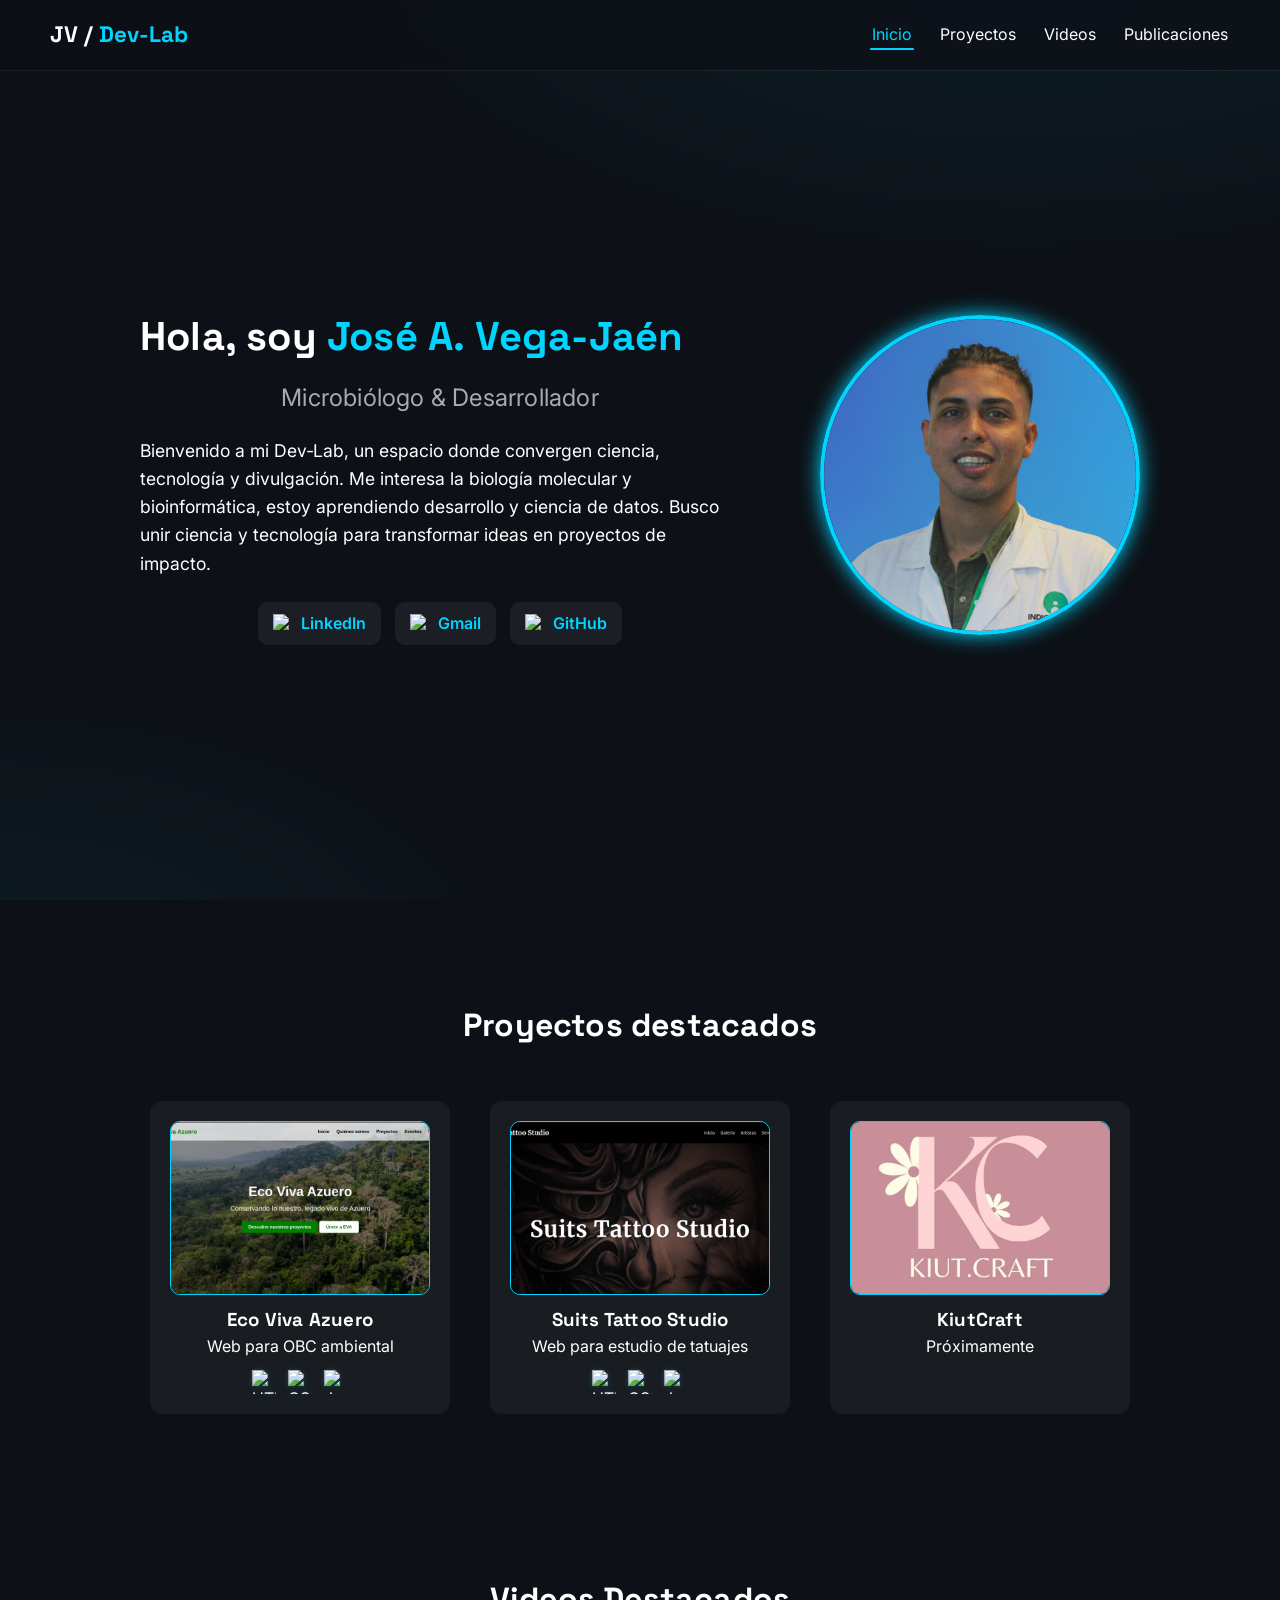
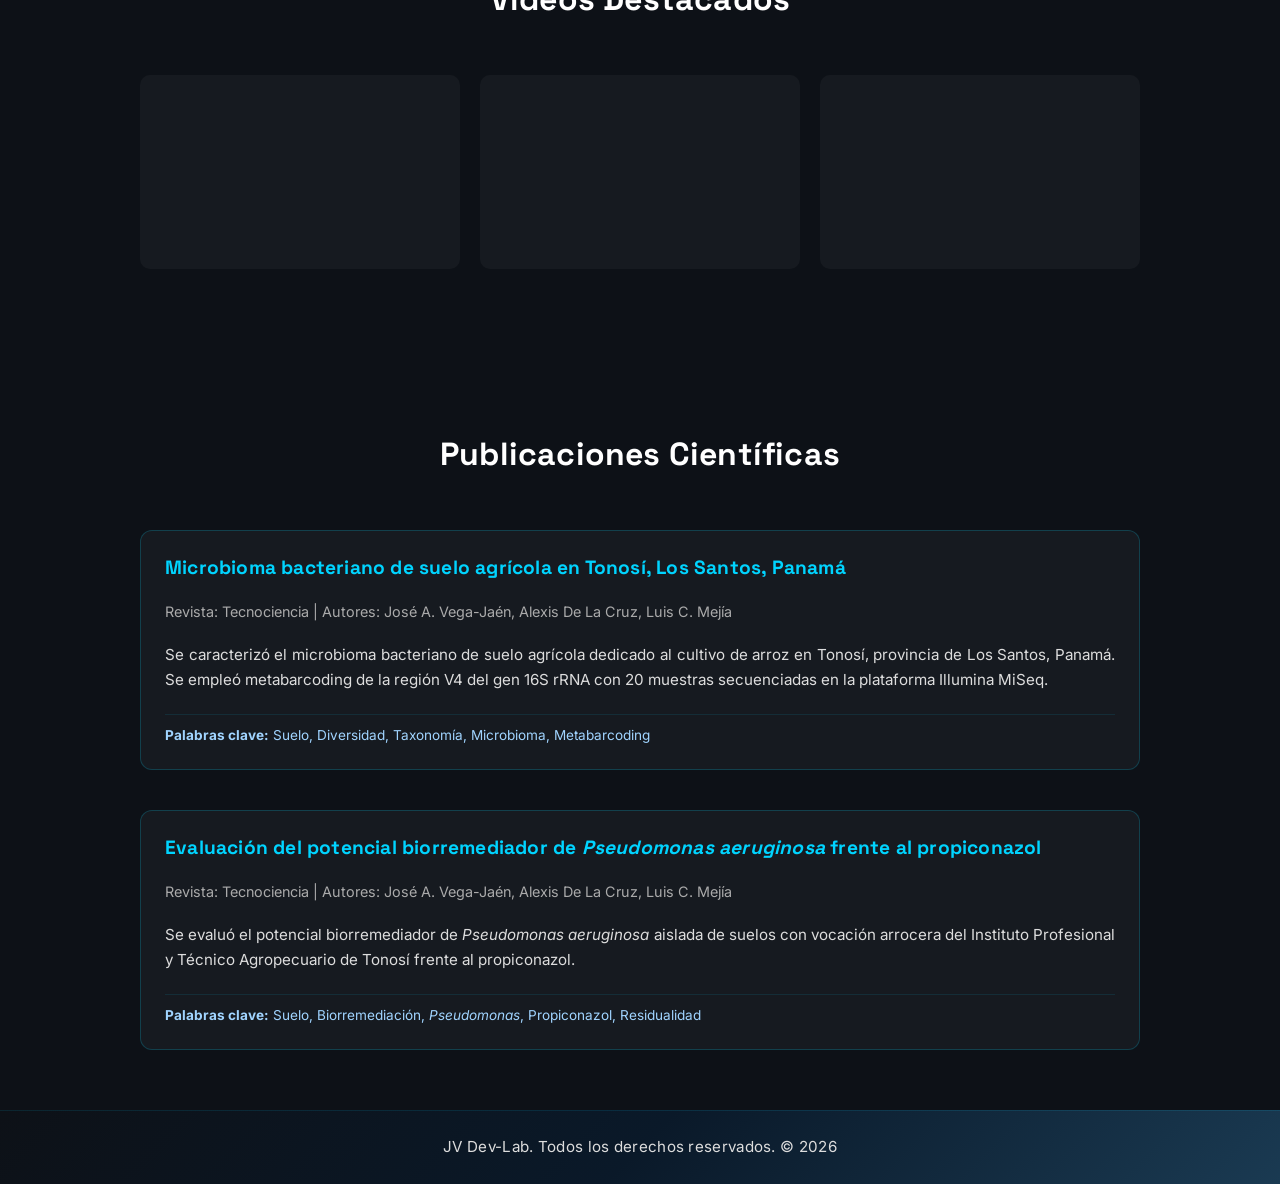
==== commit b774f210: "Arreglar secciones ocultas en GitHub Pages: reveal solo con JS y fallback seguro" ====
--- a/index.html
+++ b/index.html
@@ -16,12 +16,15 @@
 
   <link rel="icon" href="./assets/images/favicon.png" type="image/png">
 
+  <!-- Detección de JS: si no está disponible el contenido siempre es visible -->
+  <script>document.documentElement.classList.add('js');</script>
+
   <!-- Fuentes -->
   <link rel="preconnect" href="https://fonts.googleapis.com">
   <link rel="preconnect" href="https://fonts.gstatic.com" crossorigin>
   <link href="https://fonts.googleapis.com/css2?family=Inter:wght@400;600&family=Space+Grotesk:wght@500;700&display=swap" rel="stylesheet">
 
-  <link rel="stylesheet" href="./assets/styles/style.css?v=3.0.0">
+  <link rel="stylesheet" href="./assets/styles/style.css?v=3.1.0">
 </head>
 <body>
   <a class="skip-link" href="#main-content">Saltar al contenido</a>
--- a/assets/styles/style.css
+++ b/assets/styles/style.css
@@ -578,13 +578,14 @@
 }
 
 /* ===================== REVEAL ON SCROLL ===================== */
-.reveal {
+/* Solo se oculta el contenido si hay JS; sin JS todo es visible */
+.js .reveal {
   opacity: 0;
   transform: translateY(24px);
   transition: opacity 0.6s ease, transform 0.6s ease;
 }
 
-.reveal.visible {
+.js .reveal.visible {
   opacity: 1;
   transform: none;
 }
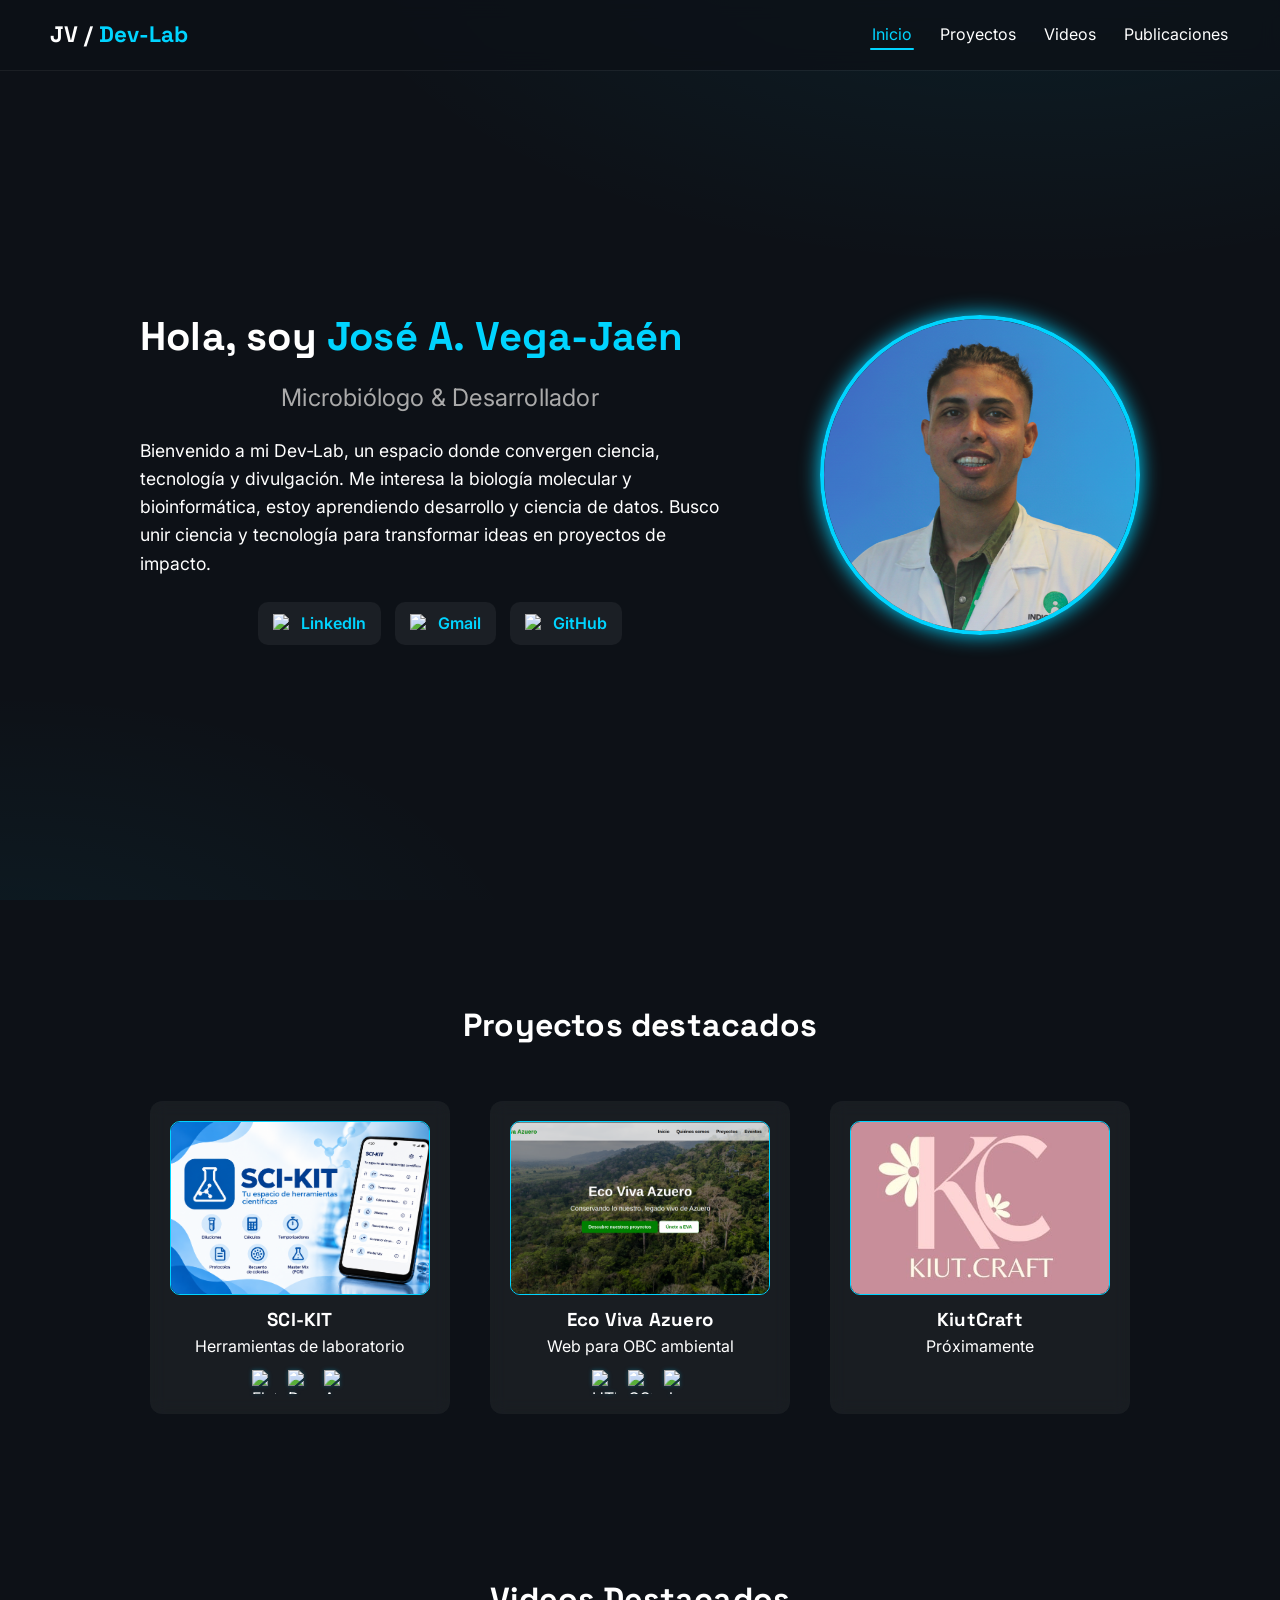
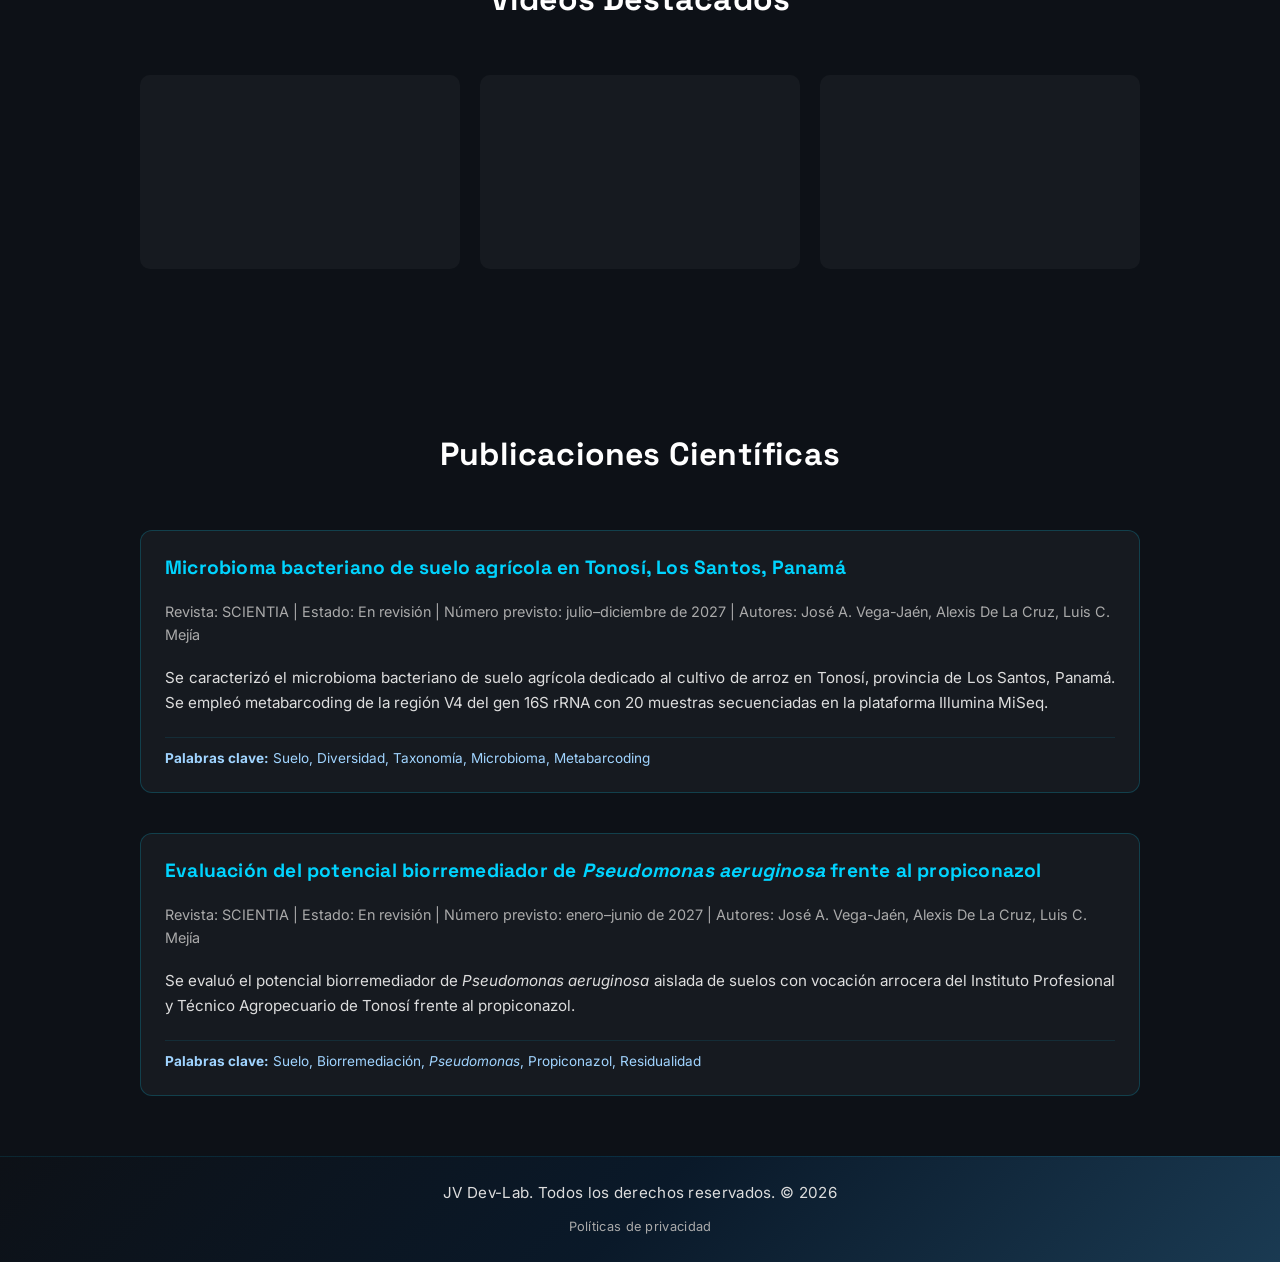
==== commit 0701c2c3: "Update2.10.26" ====
--- a/index.html
+++ b/index.html
@@ -16,15 +16,12 @@
 
   <link rel="icon" href="./assets/images/favicon.png" type="image/png">
 
-  <!-- Detección de JS: si no está disponible el contenido siempre es visible -->
-  <script>document.documentElement.classList.add('js');</script>
-
   <!-- Fuentes -->
   <link rel="preconnect" href="https://fonts.googleapis.com">
   <link rel="preconnect" href="https://fonts.gstatic.com" crossorigin>
   <link href="https://fonts.googleapis.com/css2?family=Inter:wght@400;600&family=Space+Grotesk:wght@500;700&display=swap" rel="stylesheet">
 
-  <link rel="stylesheet" href="./assets/styles/style.css?v=3.1.0">
+  <link rel="stylesheet" href="./assets/styles/style.css?v=3.0.0">
 </head>
 <body>
   <a class="skip-link" href="#main-content">Saltar al contenido</a>
@@ -82,25 +79,26 @@
     <section id="projects" class="projects">
       <h2 class="reveal">Proyectos destacados</h2>
       <div class="project-grid reveal">
+        <!-- SCI-KIT: añadir href, target="_blank" y rel="noopener" cuando exista una URL pública. -->
+        <a class="project-card project-link">
+          <div class="project-img-wrapper">
+            <img src="./assets/images/SCI-KIT.png" alt="SCI-KIT" class="project-img" loading="lazy" decoding="async">
+          </div>
+          <h3>SCI-KIT</h3>
+          <p>Herramientas de laboratorio</p>
+          <div class="project-tech">
+            <span title="Flutter" class="tech-icon"><img src="https://cdn.jsdelivr.net/gh/devicons/devicon/icons/flutter/flutter-original.svg" alt="Flutter"/></span>
+            <span title="Dart" class="tech-icon"><img src="https://cdn.jsdelivr.net/gh/devicons/devicon/icons/dart/dart-original.svg" alt="Dart"/></span>
+            <span title="Android" class="tech-icon"><img src="https://cdn.jsdelivr.net/gh/devicons/devicon/icons/android/android-original.svg" alt="Android"/></span>
+          </div>
+        </a>
+
         <a href="https://jvwyatt.github.io/eco-viva-azuero.org/" target="_blank" rel="noopener" class="project-card project-link">
           <div class="project-img-wrapper">
             <img src="./assets/images/project-eco-viva.png" alt="Eco Viva Azuero" class="project-img" loading="lazy" decoding="async">
           </div>
           <h3>Eco Viva Azuero</h3>
           <p>Web para OBC ambiental</p>
-          <div class="project-tech">
-            <span title="HTML5" class="tech-icon"><img src="https://cdn.jsdelivr.net/gh/devicons/devicon/icons/html5/html5-original.svg" alt="HTML5"/></span>
-            <span title="CSS3" class="tech-icon"><img src="https://cdn.jsdelivr.net/gh/devicons/devicon/icons/css3/css3-original.svg" alt="CSS3"/></span>
-            <span title="JavaScript" class="tech-icon"><img src="https://cdn.jsdelivr.net/gh/devicons/devicon/icons/javascript/javascript-original.svg" alt="JavaScript"/></span>
-          </div>
-        </a>
-
-        <a href="https://jvwyatt.github.io/suits-tattoo-studio/" target="_blank" rel="noopener" class="project-card project-link">
-          <div class="project-img-wrapper">
-            <img src="./assets/images/project-suits-tattoo.png" alt="Suits Tattoo Studio" class="project-img" loading="lazy" decoding="async">
-          </div>
-          <h3>Suits Tattoo Studio</h3>
-          <p>Web para estudio de tatuajes</p>
           <div class="project-tech">
             <span title="HTML5" class="tech-icon"><img src="https://cdn.jsdelivr.net/gh/devicons/devicon/icons/html5/html5-original.svg" alt="HTML5"/></span>
             <span title="CSS3" class="tech-icon"><img src="https://cdn.jsdelivr.net/gh/devicons/devicon/icons/css3/css3-original.svg" alt="CSS3"/></span>
@@ -145,7 +143,7 @@
             <h3>Microbioma bacteriano de suelo agrícola en Tonosí, Los Santos, Panamá</h3>
 
             <p class="publication-meta">
-              Revista: Tecnociencia | Autores: José A. Vega-Jaén, Alexis De La Cruz, Luis C. Mejía
+              Revista: SCIENTIA | Estado: En revisión | Número previsto: julio–diciembre de 2027 | Autores: José A. Vega-Jaén, Alexis De La Cruz, Luis C. Mejía
             </p>
 
             <p class="publication-abstract">
@@ -161,7 +159,7 @@
             <h3>Evaluación del potencial biorremediador de <i>Pseudomonas aeruginosa</i> frente al propiconazol</h3>
 
             <p class="publication-meta">
-              Revista: Tecnociencia | Autores: José A. Vega-Jaén, Alexis De La Cruz, Luis C. Mejía
+              Revista: SCIENTIA | Estado: En revisión | Número previsto: enero–junio de 2027 | Autores: José A. Vega-Jaén, Alexis De La Cruz, Luis C. Mejía
             </p>
 
             <p class="publication-abstract">
@@ -178,10 +176,11 @@
   <!-- FOOTER -->
   <footer role="contentinfo">
     <p>JV Dev-Lab. Todos los derechos reservados. &copy; <span id="year">2025</span></p>
+    <p class="footer-privacy"><a href="./docs/privacy-policies.html">Políticas de privacidad</a></p>
   </footer>
 
   <button class="go-to-top" aria-label="Volver arriba" title="Volver arriba">&#8593;</button>
 
   <script src="./src/js/main.js"></script>
 </body>
-</html>+</html>
--- a/assets/styles/style.css
+++ b/assets/styles/style.css
@@ -544,6 +544,23 @@
   color: #ddd;
   font-size: 0.95rem;
   letter-spacing: 0.3px;
+}
+
+.footer-privacy {
+  margin-top: 8px;
+}
+
+.footer-privacy a {
+  color: var(--muted);
+  font-size: 0.8rem;
+  text-decoration: none;
+  transition: color 0.2s ease;
+}
+
+.footer-privacy a:hover,
+.footer-privacy a:focus-visible {
+  color: var(--accent);
+  text-decoration: underline;
 }
 
 /* ===================== VOLVER ARRIBA ===================== */
@@ -578,14 +595,13 @@
 }
 
 /* ===================== REVEAL ON SCROLL ===================== */
-/* Solo se oculta el contenido si hay JS; sin JS todo es visible */
-.js .reveal {
+.reveal {
   opacity: 0;
   transform: translateY(24px);
   transition: opacity 0.6s ease, transform 0.6s ease;
 }
 
-.js .reveal.visible {
+.reveal.visible {
   opacity: 1;
   transform: none;
 }
@@ -703,4 +719,4 @@
     font-size: 1rem;
     margin-bottom: 8px;
   }
-}+}
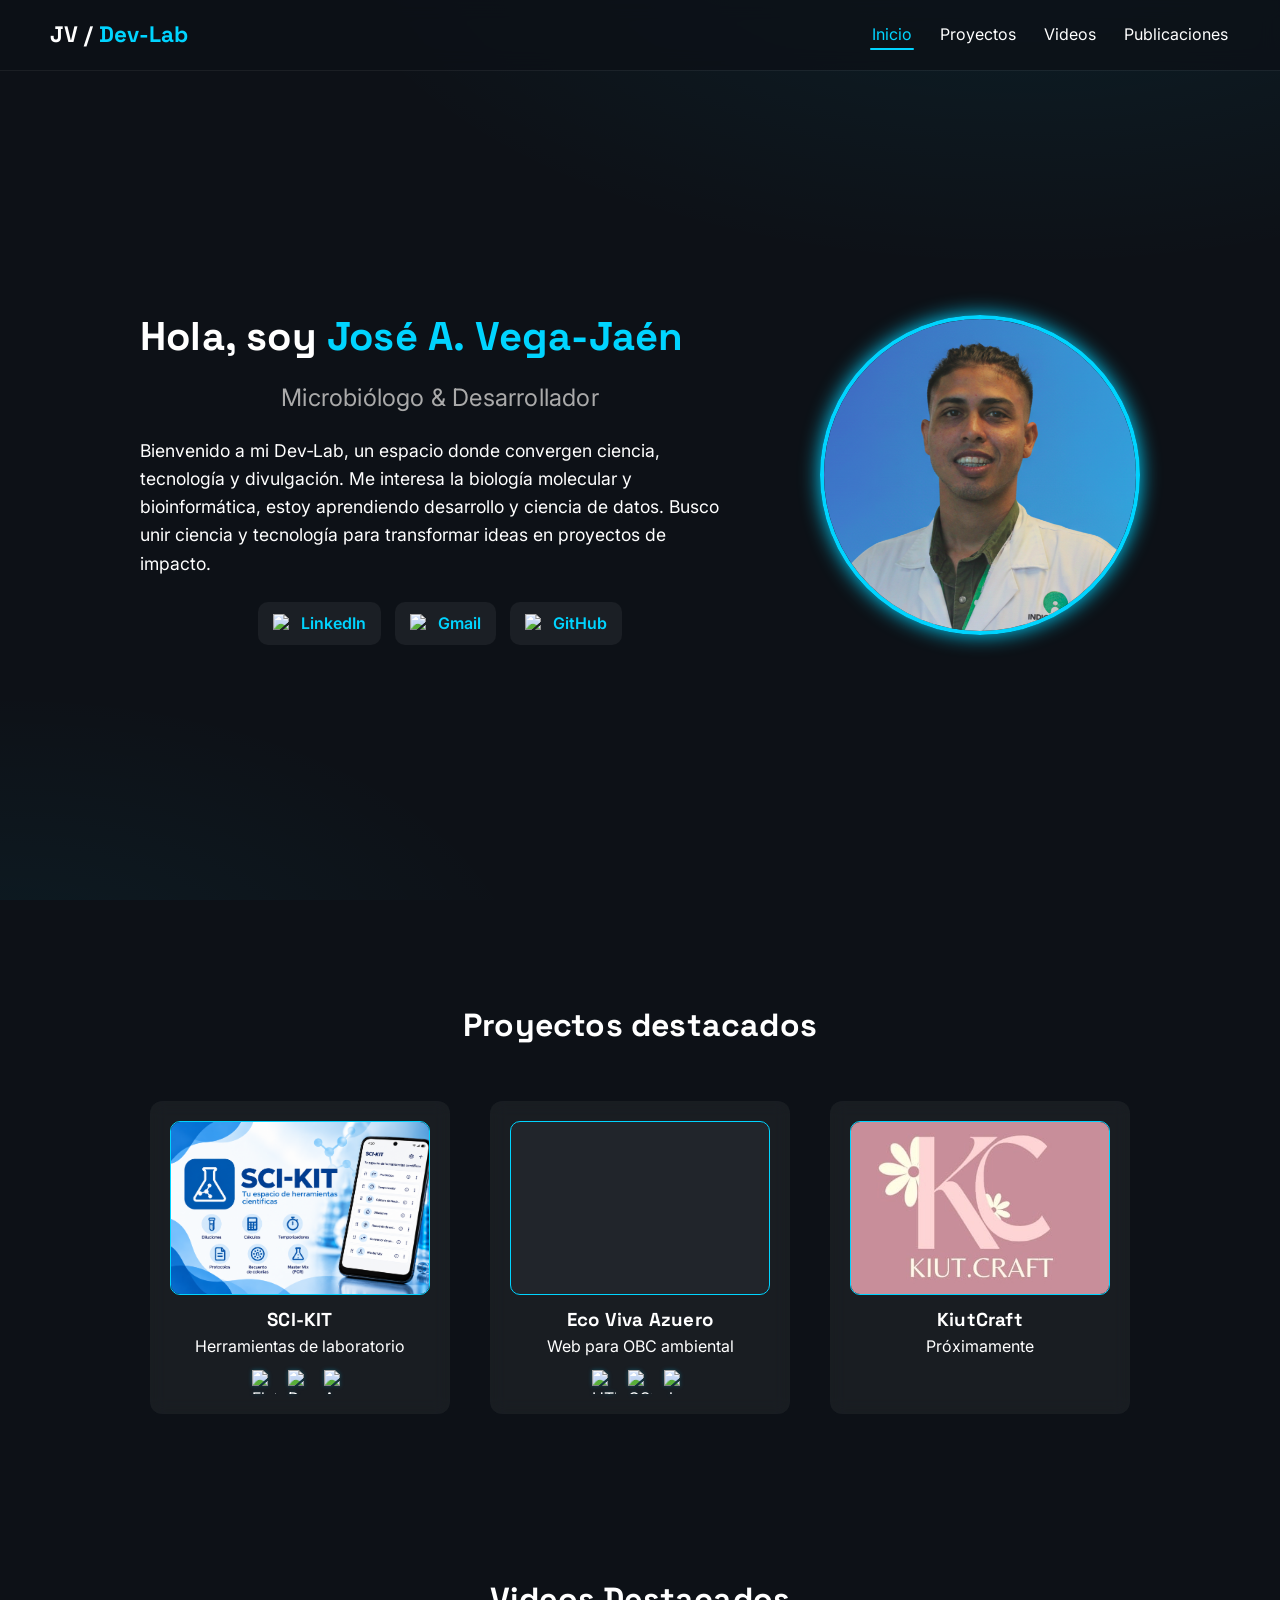
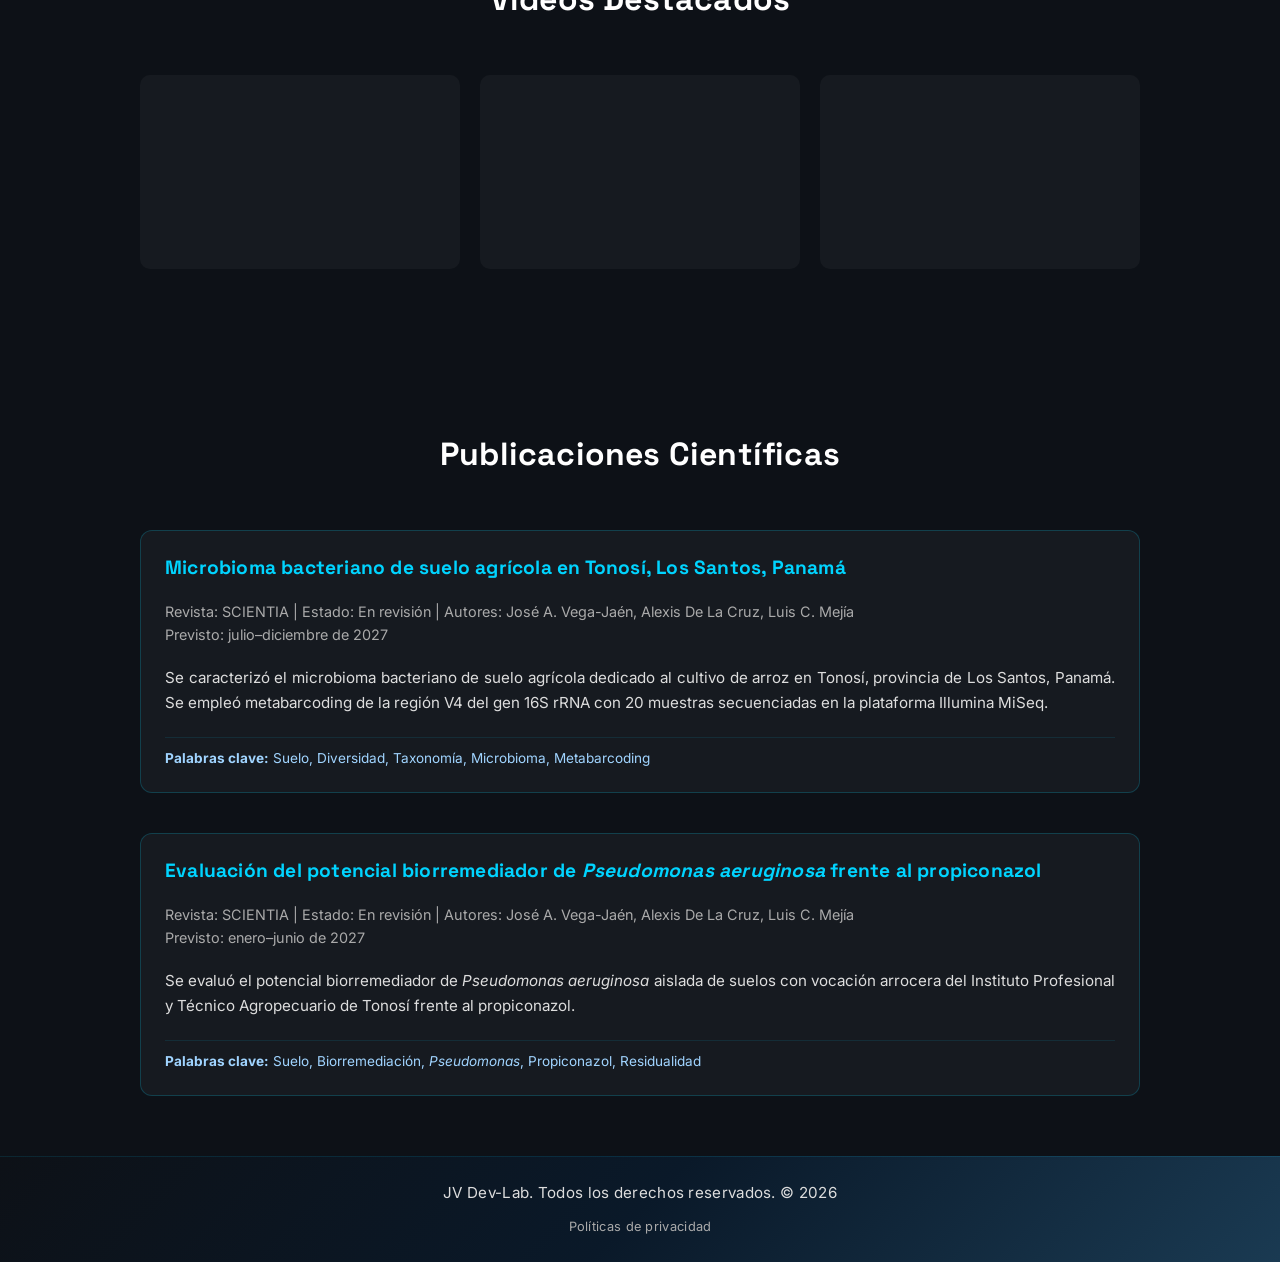
==== commit d07d0706: "Update2.10.26(2)" ====
--- a/index.html
+++ b/index.html
@@ -143,7 +143,8 @@
             <h3>Microbioma bacteriano de suelo agrícola en Tonosí, Los Santos, Panamá</h3>
 
             <p class="publication-meta">
-              Revista: SCIENTIA | Estado: En revisión | Número previsto: julio–diciembre de 2027 | Autores: José A. Vega-Jaén, Alexis De La Cruz, Luis C. Mejía
+              Revista: SCIENTIA | Estado: En revisión | Autores: José A. Vega-Jaén, Alexis De La Cruz, Luis C. Mejía<br>
+              Previsto: julio–diciembre de 2027
             </p>
 
             <p class="publication-abstract">
@@ -159,7 +160,8 @@
             <h3>Evaluación del potencial biorremediador de <i>Pseudomonas aeruginosa</i> frente al propiconazol</h3>
 
             <p class="publication-meta">
-              Revista: SCIENTIA | Estado: En revisión | Número previsto: enero–junio de 2027 | Autores: José A. Vega-Jaén, Alexis De La Cruz, Luis C. Mejía
+              Revista: SCIENTIA | Estado: En revisión | Autores: José A. Vega-Jaén, Alexis De La Cruz, Luis C. Mejía<br>
+              Previsto: enero–junio de 2027
             </p>
 
             <p class="publication-abstract">
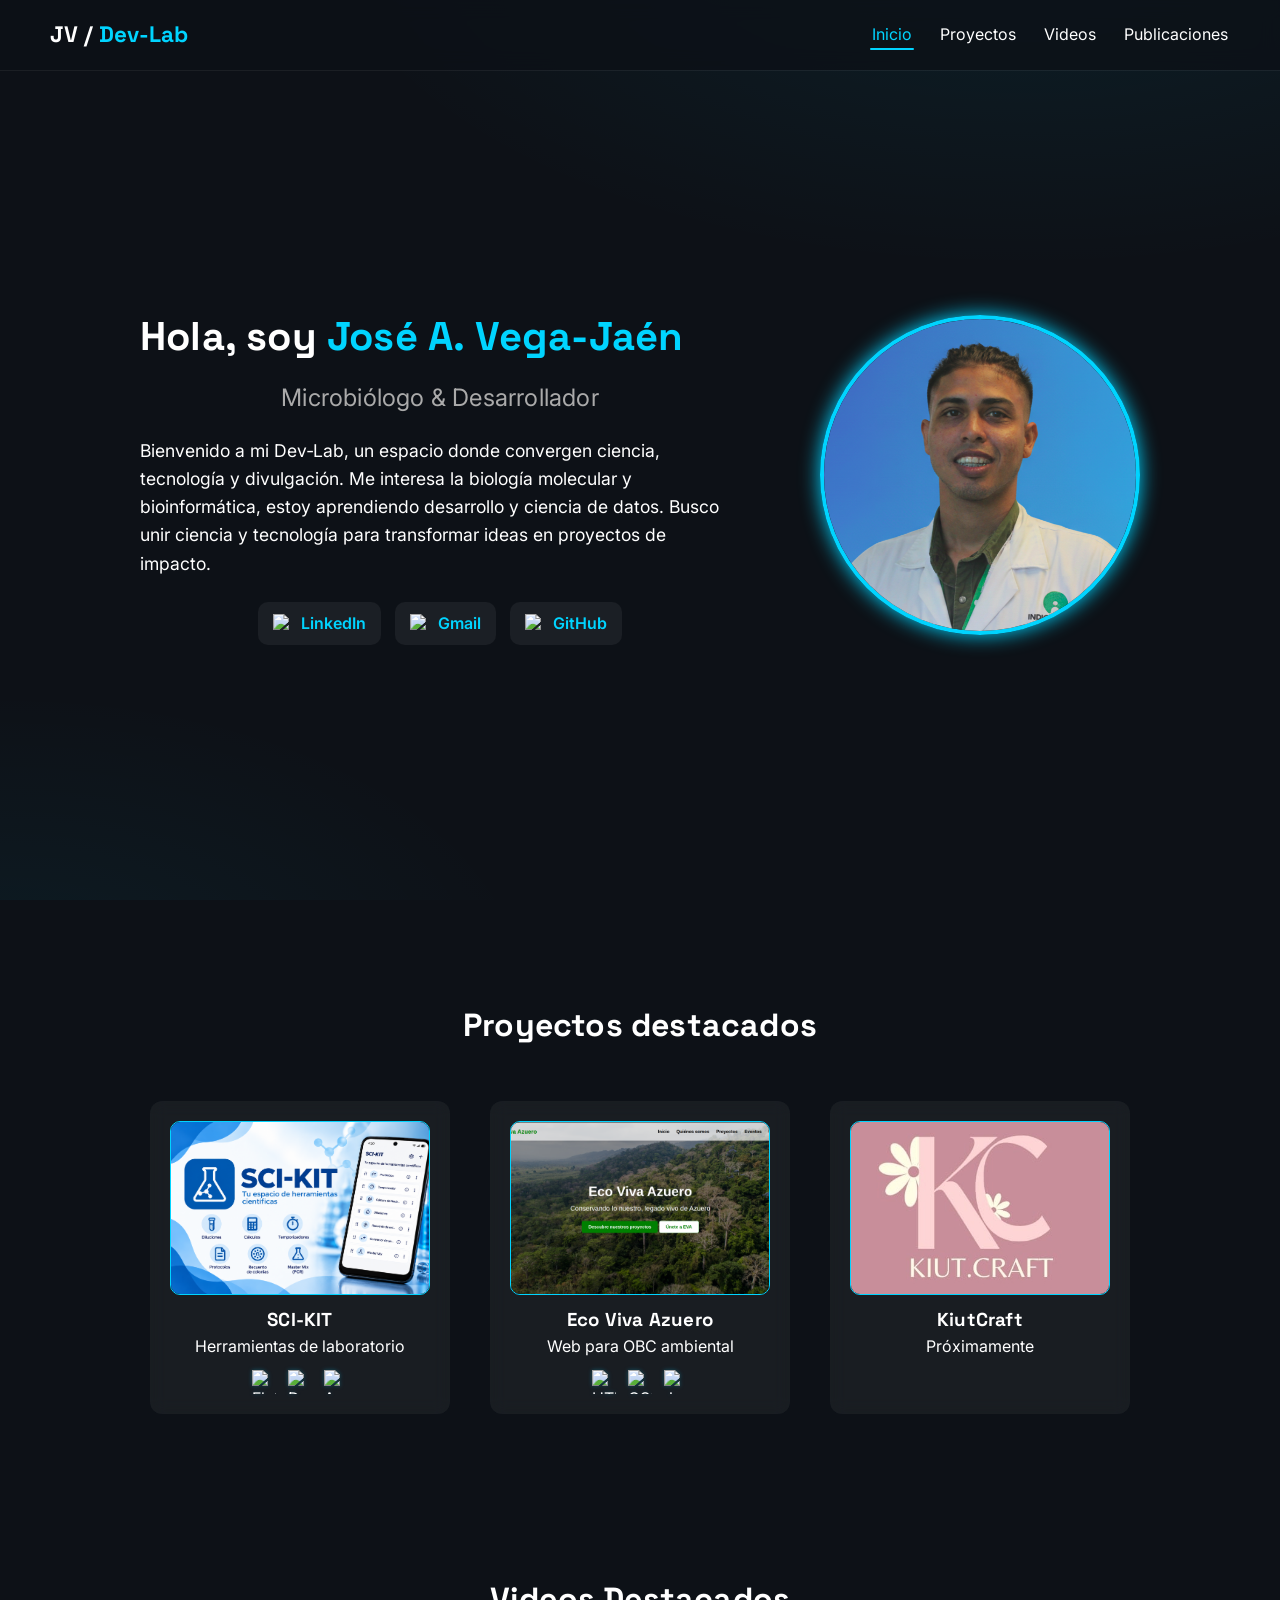
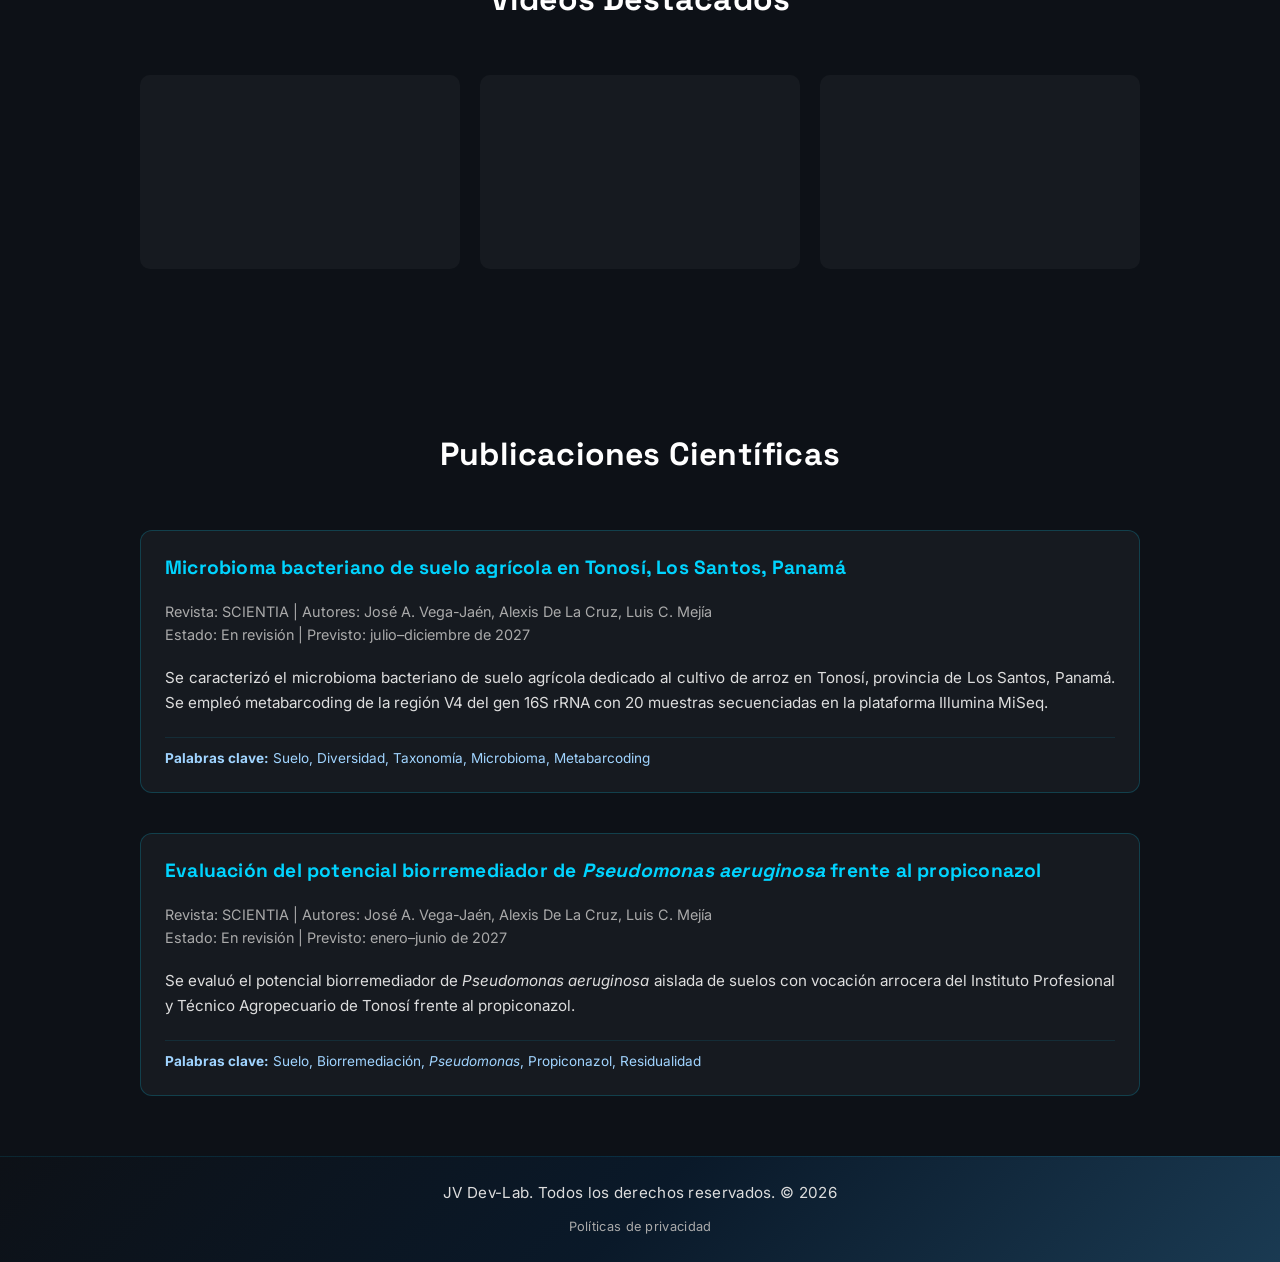
==== commit 9f316095: "Añadir FAQ de SCI-KIT y ajustar metadatos de publicaciones" ====
--- a/index.html
+++ b/index.html
@@ -143,8 +143,8 @@
             <h3>Microbioma bacteriano de suelo agrícola en Tonosí, Los Santos, Panamá</h3>
 
             <p class="publication-meta">
-              Revista: SCIENTIA | Estado: En revisión | Autores: José A. Vega-Jaén, Alexis De La Cruz, Luis C. Mejía<br>
-              Previsto: julio–diciembre de 2027
+              Revista: SCIENTIA | Autores: José A. Vega-Jaén, Alexis De La Cruz, Luis C. Mejía<br>
+              Estado: En revisión | Previsto: julio–diciembre de 2027
             </p>
 
             <p class="publication-abstract">
@@ -160,8 +160,8 @@
             <h3>Evaluación del potencial biorremediador de <i>Pseudomonas aeruginosa</i> frente al propiconazol</h3>
 
             <p class="publication-meta">
-              Revista: SCIENTIA | Estado: En revisión | Autores: José A. Vega-Jaén, Alexis De La Cruz, Luis C. Mejía<br>
-              Previsto: enero–junio de 2027
+              Revista: SCIENTIA | Autores: José A. Vega-Jaén, Alexis De La Cruz, Luis C. Mejía<br>
+              Estado: En revisión | Previsto: enero–junio de 2027
             </p>
 
             <p class="publication-abstract">
